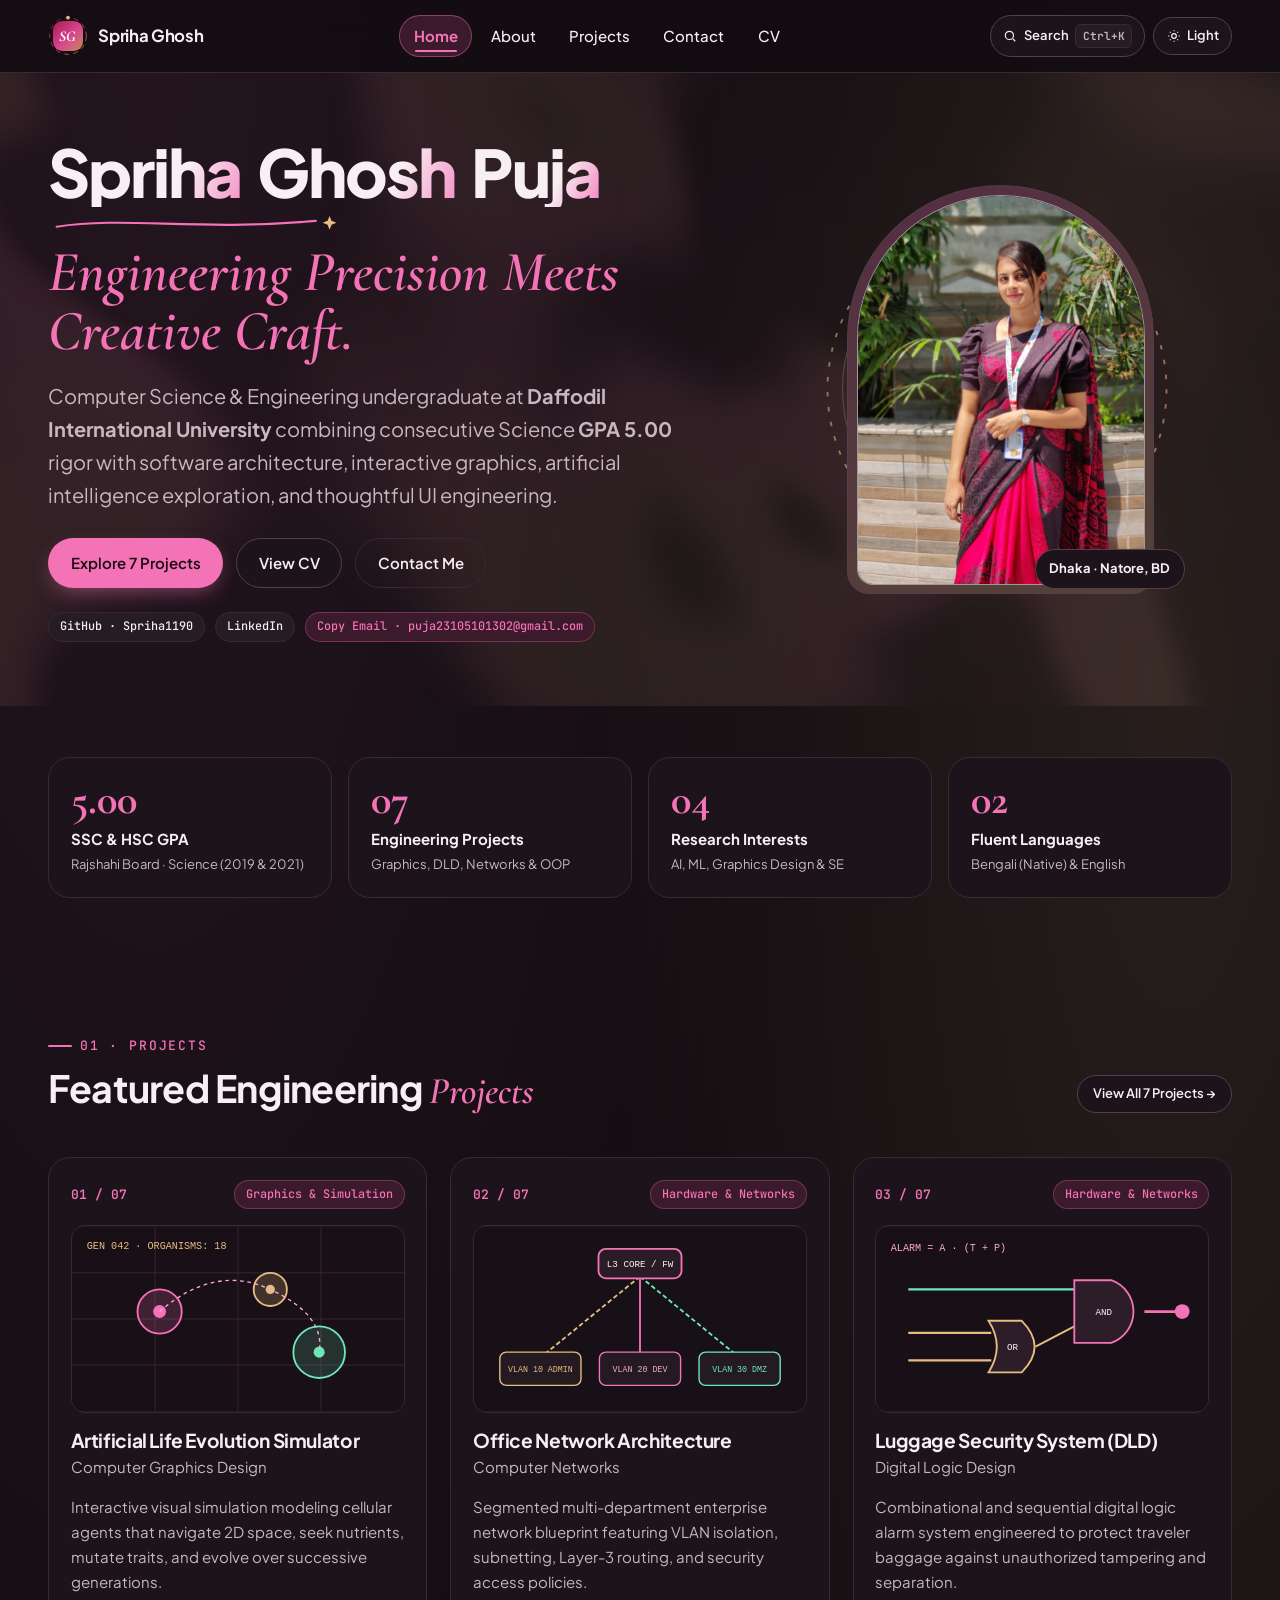
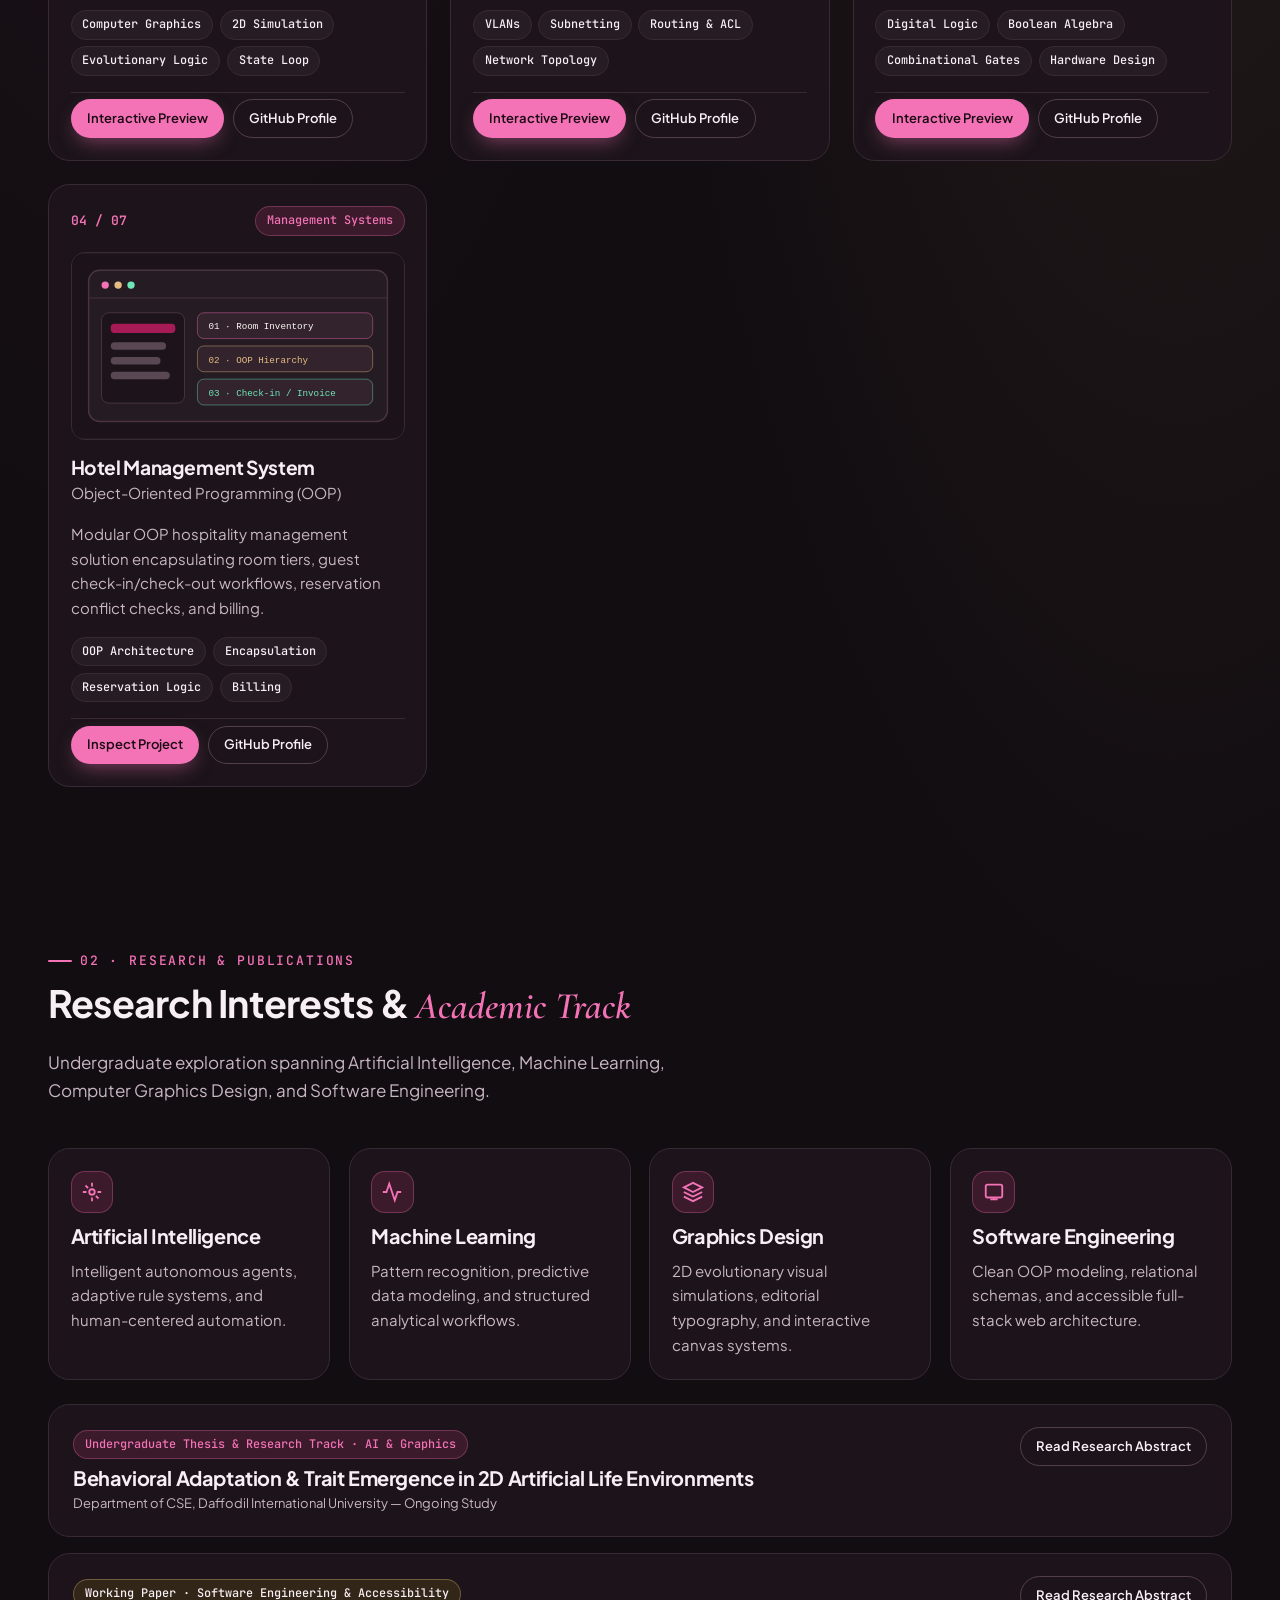
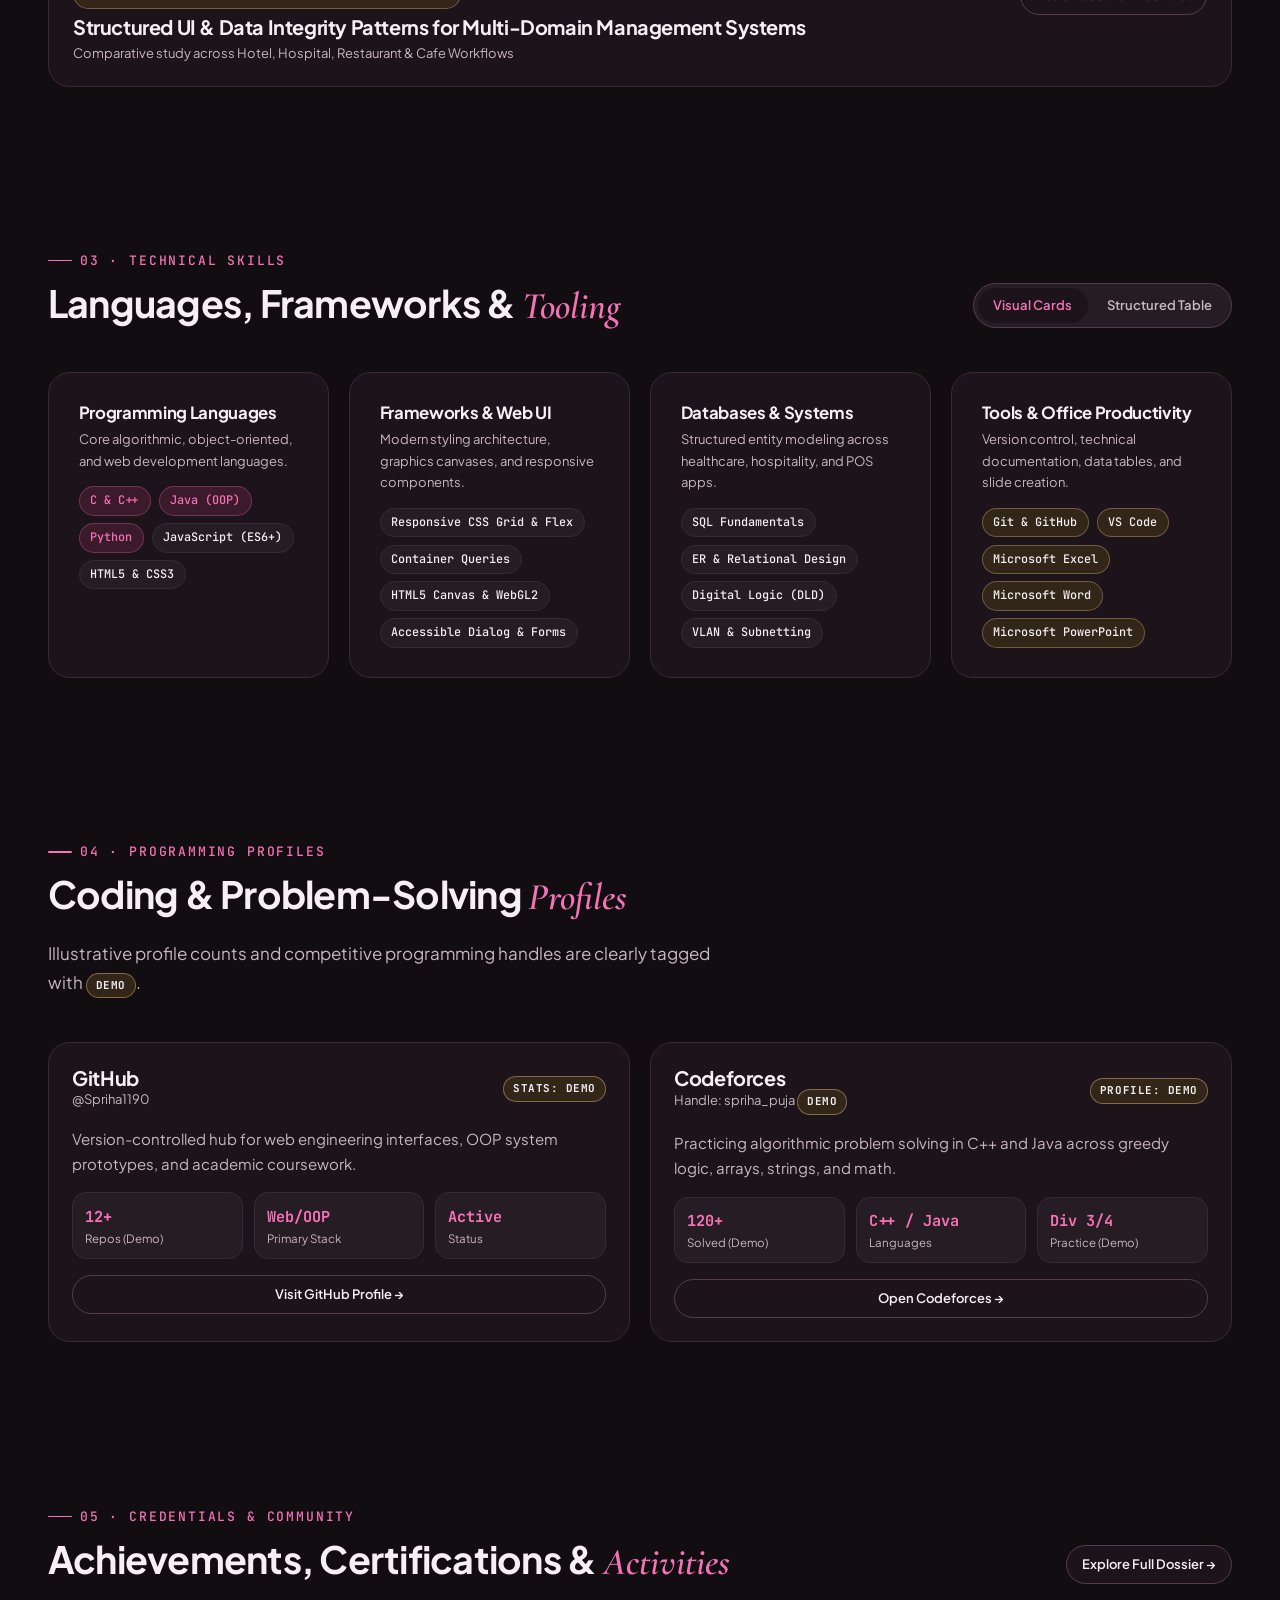
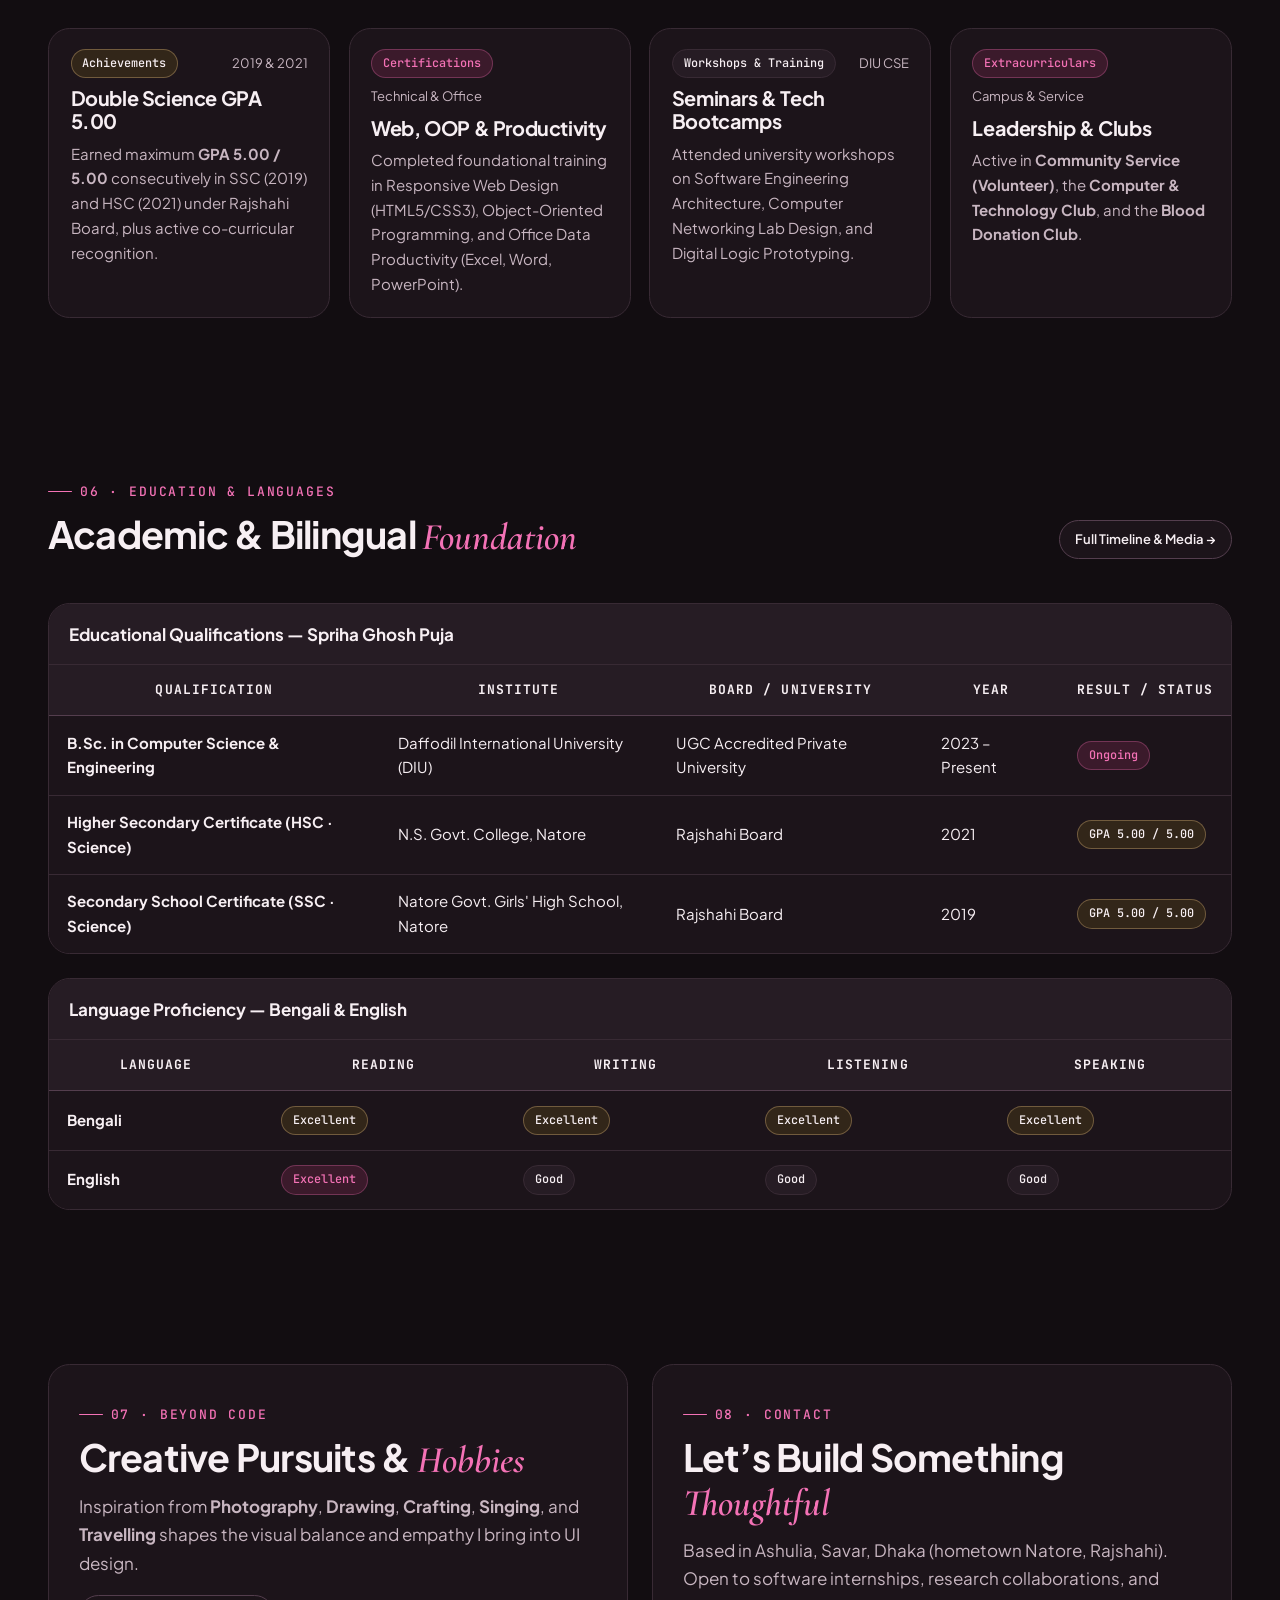
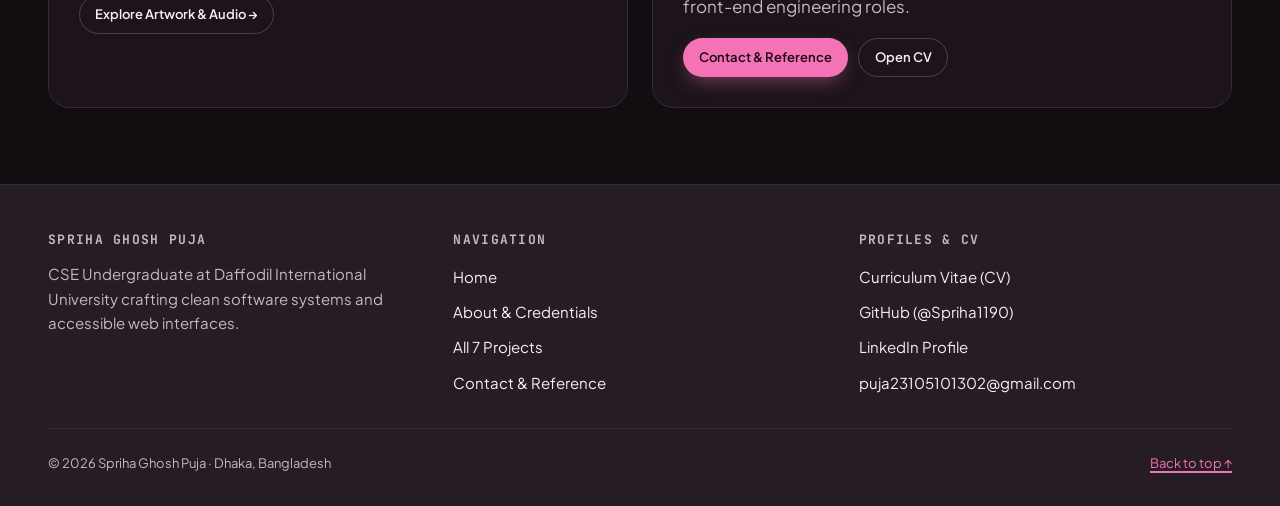
==== index.html @ f50a7ebb "Initial commit: Spriha Ghosh Puja portfolio website and CV" ====
<!DOCTYPE html>
<html lang="en">
<head>
  <meta charset="UTF-8">
  <meta name="viewport" content="width=device-width, initial-scale=1.0">
  <meta name="color-scheme" content="dark">
  <script>
    try {
      document.querySelector('meta[name="color-scheme"]').content = localStorage.getItem('spriha-theme') === 'light' ? 'light' : 'dark';
    } catch {}
  </script>
  <title>Spriha Ghosh Puja — CSE Portfolio &amp; Software Builder</title>
  <meta name="description" content="Personal portfolio of Spriha Ghosh Puja, B.Sc. in Computer Science &amp; Engineering undergraduate at Daffodil International University. Projects, research interests, technical skills, programming profiles, and CV.">
  <meta property="og:title" content="Spriha Ghosh Puja — CSE Portfolio">
  <meta property="og:description" content="Explore engineering projects, AI/ML &amp; software research interests, technical skills, certifications, and CV.">
  <meta property="og:type" content="website">
  <link rel="icon" type="image/svg+xml" href="assets/images/favicon.svg">
  <link rel="preconnect" href="https://fonts.googleapis.com">
  <link rel="preconnect" href="https://fonts.gstatic.com" crossorigin>
  <link rel="stylesheet" href="https://fonts.googleapis.com/css2?family=Cormorant+Garamond:ital,wght@0,600;0,700;1,600;1,700&family=JetBrains+Mono:wght@400;500;600;700&family=Plus+Jakarta+Sans:wght@400;500;600;700;800&display=swap">
  <link rel="stylesheet" href="css/tokens.css">
  <link rel="stylesheet" href="css/base.css">
  <link rel="stylesheet" href="css/components.css">
  <link rel="stylesheet" href="css/pages.css">
  <link rel="stylesheet" href="css/animations.css">
</head>
<body>
  <a class="skip-link" href="#main-content">Skip to main content</a>
  <div id="scroll-progress" aria-hidden="true"></div>

  <header class="site-header">
    <div class="container header-inner">
      <a class="site-logo magnetic-btn" href="index.html">
        <span class="site-logo-monogram" aria-hidden="true">
          <svg class="sg-emblem-svg" viewBox="0 0 48 48" width="40" height="40">
            <defs>
              <linearGradient id="hdrLogoGrad" x1="0" y1="0" x2="1" y2="1">
                <stop offset="0%" stop-color="#A61B55"/>
                <stop offset="55%" stop-color="#D9468F"/>
                <stop offset="100%" stop-color="#C28D50"/>
              </linearGradient>
            </defs>
            <g class="sg-orbit-ring">
              <circle cx="24" cy="24" r="22" fill="none" stroke="url(#hdrLogoGrad)" stroke-width="1.2" stroke-dasharray="6 5" opacity="0.75"/>
            </g>
            <g class="sg-spark-dot">
              <circle cx="24" cy="2" r="2.2" fill="#E6BC82"/>
            </g>
            <rect x="6" y="6" width="36" height="36" rx="11" fill="url(#hdrLogoGrad)"/>
            <text x="24" y="30" text-anchor="middle" fill="#FFFFFF" font-family="'Cormorant Garamond', Georgia, serif" font-style="italic" font-weight="700" font-size="18">SG</text>
          </svg>
        </span>
        <span class="site-logo-text">
          <span class="site-logo-name">Spriha Ghosh</span>
        </span>
      </a>

      <nav class="site-nav" aria-label="Primary">
        <button
          class="menu-button"
          type="button"
          popovertarget="site-menu"
          popovertargetaction="toggle"
          aria-controls="site-menu"
        >
          <svg width="18" height="18" viewBox="0 0 24 24" fill="none" stroke="currentColor" stroke-width="2" stroke-linecap="round" aria-hidden="true">
            <line x1="4" y1="7" x2="20" y2="7"/>
            <line x1="4" y1="12" x2="20" y2="12"/>
            <line x1="4" y1="17" x2="20" y2="17"/>
          </svg>
          <span>Menu</span>
        </button>

        <ul id="site-menu" class="site-menu" popover="auto">
          <li><a href="index.html" aria-current="page">Home</a></li>
          <li><a href="about.html">About</a></li>
          <li><a href="projects.html">Projects</a></li>
          <li><a href="contact.html">Contact</a></li>
          <li><a href="cv.html">CV</a></li>
        </ul>
      </nav>

      <div class="header-actions">
        <button type="button" class="icon-pill-btn" data-open-cmd aria-label="Open command palette">
          <svg width="14" height="14" viewBox="0 0 24 24" fill="none" stroke="currentColor" stroke-width="2" aria-hidden="true">
            <circle cx="11" cy="11" r="7"/>
            <line x1="21" y1="21" x2="16.65" y2="16.65"/>
          </svg>
          <span>Search</span>
          <kbd class="kbd-badge">Ctrl+K</kbd>
        </button>

        <button type="button" class="icon-pill-btn" data-theme-toggle aria-label="Toggle color theme">
          <span class="theme-option-to-dark">
            <svg width="14" height="14" viewBox="0 0 24 24" fill="none" stroke="currentColor" stroke-width="2" aria-hidden="true">
              <path d="M21 12.79A9 9 0 1 1 11.21 3 7 7 0 0 0 21 12.79z"/>
            </svg>
            <span class="visually-hidden">Switch to dark theme</span>
            <span>Dark</span>
          </span>
          <span class="theme-option-to-light">
            <svg width="14" height="14" viewBox="0 0 24 24" fill="none" stroke="currentColor" stroke-width="2" aria-hidden="true">
              <circle cx="12" cy="12" r="4"/>
              <path d="M12 2v2M12 20v2M4.93 4.93l1.41 1.41M17.66 17.66l1.41 1.41M2 12h2M20 12h2M6.34 17.66l-1.41 1.41M19.07 4.93l-1.41 1.41"/>
            </svg>
            <span class="visually-hidden">Switch to light theme</span>
            <span>Light</span>
          </span>
        </button>
      </div>
    </div>
  </header>

  <main id="main-content">
    <!-- Hero Section with Interactive WebGL2 Fluid Shader -->
    <section class="hero-section">
      <canvas id="hero-canvas" class="hero-canvas" aria-hidden="true"></canvas>
      <div class="container hero-grid">
        <div>
          <h1 class="hero-title">
            <span class="hero-name-line">
              <span class="hero-name-word">Spriha</span>
              <span class="hero-name-word">Ghosh</span>
              <span class="hero-name-word">Puja</span>
            </span>
            <svg class="signature-flourish-wrap" viewBox="0 0 300 22" width="300" height="22" aria-hidden="true">
              <path
                class="signature-flourish-path"
                d="M4,15 C74,4 148,20 268,9"
                fill="none"
                stroke="currentColor"
                stroke-width="2.2"
                stroke-linecap="round"
              />
              <path
                class="signature-star"
                d="M282,4 L284,9 L289,11 L284,13 L282,18 L280,13 L275,11 L280,9 Z"
                fill="var(--gold)"
              />
            </svg>
            <span class="editorial-italic">Engineering Precision Meets Creative Craft.</span>
          </h1>

          <p class="hero-lead">
            Computer Science &amp; Engineering undergraduate at <strong>Daffodil International University</strong>
            combining consecutive Science <strong>GPA 5.00</strong> rigor with software architecture, interactive graphics,
            artificial intelligence exploration, and thoughtful UI engineering.
          </p>

          <div class="hero-cta-row">
            <a class="btn btn-primary magnetic-btn" href="projects.html">Explore 7 Projects</a>
            <a class="btn btn-secondary magnetic-btn" href="cv.html">View CV</a>
            <a class="btn btn-ghost" href="contact.html">Contact Me</a>
          </div>

          <div class="hero-social-row">
            <a class="tag" href="https://github.com/Spriha1190" target="_blank" rel="noopener noreferrer">GitHub · Spriha1190</a>
            <a class="tag" href="https://www.linkedin.com/in/spriha-ghosh-puja-1907b3451" target="_blank" rel="noopener noreferrer">LinkedIn</a>
            <button type="button" class="tag tag-accent" data-copy-text="puja23105101302@gmail.com" data-copy-label="email" style="cursor:pointer;">
              Copy Email · puja23105101302@gmail.com
            </button>
          </div>
        </div>

        <!-- Levitating Sculpted Editorial Arch Portrait -->
        <div class="portrait-stage">
          <svg class="portrait-ring-svg" viewBox="0 0 240 240" aria-hidden="true">
            <circle cx="120" cy="120" r="113" fill="none" stroke="currentColor" stroke-width="1.25" stroke-dasharray="3 7"/>
            <circle cx="120" cy="120" r="103" fill="none" stroke="currentColor" stroke-width="0.75" stroke-opacity="0.45"/>
          </svg>
          <svg class="portrait-ring-inner" viewBox="0 0 240 240" aria-hidden="true">
            <circle cx="120" cy="120" r="96" fill="none" stroke="currentColor" stroke-width="1" stroke-dasharray="10 6"/>
          </svg>
          <div class="portrait-arch">
            <div class="portrait-arch-inner">
              <img
                src="assets/images/spriha-portrait.png"
                alt="Portrait of Spriha Ghosh Puja wearing a plum and rani-rose saree on university campus"
                width="768"
                height="1024"
                fetchpriority="high"
              >
            </div>
          </div>
          <div class="portrait-badge portrait-badge-bottom">
            <span>Dhaka · Natore, BD</span>
          </div>
        </div>
      </div>
    </section>

    <!-- Metrics Strip -->
    <section class="section-tight" aria-label="Key academic and engineering highlights">
      <div class="container metrics-strip">
        <div class="metric-card spotlight-card">
          <div class="metric-value">5.00</div>
          <div class="metric-label">SSC &amp; HSC GPA</div>
          <p class="metric-note">Rajshahi Board · Science (2019 &amp; 2021)</p>
        </div>
        <div class="metric-card spotlight-card">
          <div class="metric-value">07</div>
          <div class="metric-label">Engineering Projects</div>
          <p class="metric-note">Graphics, DLD, Networks &amp; OOP</p>
        </div>
        <div class="metric-card spotlight-card">
          <div class="metric-value">04</div>
          <div class="metric-label">Research Interests</div>
          <p class="metric-note">AI, ML, Graphics Design &amp; SE</p>
        </div>
        <div class="metric-card spotlight-card">
          <div class="metric-value">02</div>
          <div class="metric-label">Fluent Languages</div>
          <p class="metric-note">Bengali (Native) &amp; English</p>
        </div>
      </div>
    </section>

    <!-- 01 · Featured Projects -->
    <section class="section" id="featured-work">
      <div class="container">
        <div class="section-head">
          <div>
            <p class="eyebrow">01 · Projects</p>
            <h2 class="section-title">Featured Engineering <span class="editorial-italic">Projects</span></h2>
          </div>
          <a class="btn btn-secondary btn-sm magnetic-btn" href="projects.html">View All 7 Projects &rarr;</a>
        </div>

        <div id="featured-projects-grid" class="projects-grid"></div>
      </div>
    </section>

    <!-- 02 · Research Interests & Publications -->
    <section class="section" id="research-section">
      <div class="container">
        <div class="section-head">
          <div>
            <p class="eyebrow">02 · Research &amp; Publications</p>
            <h2 class="section-title">Research Interests &amp; <span class="editorial-italic">Academic Track</span></h2>
          </div>
          <p class="section-subtitle">
            Undergraduate exploration spanning Artificial Intelligence, Machine Learning, Computer Graphics Design, and Software Engineering.
          </p>
        </div>

        <div class="pillars-grid" style="margin-block-end:1.5rem;">
          <article class="pillar-card spotlight-card">
            <div class="pillar-icon" aria-hidden="true">
              <svg width="22" height="22" viewBox="0 0 24 24" fill="none" stroke="currentColor" stroke-width="2">
                <circle cx="12" cy="12" r="3"/><path d="M12 2v4M12 18v4M4.93 4.93l2.83 2.83M16.24 16.24l2.83 2.83M2 12h4M18 12h4"/>
              </svg>
            </div>
            <h3>Artificial Intelligence</h3>
            <p class="hint" style="font-size:var(--text-sm);">Intelligent autonomous agents, adaptive rule systems, and human-centered automation.</p>
          </article>

          <article class="pillar-card spotlight-card">
            <div class="pillar-icon" aria-hidden="true">
              <svg width="22" height="22" viewBox="0 0 24 24" fill="none" stroke="currentColor" stroke-width="2">
                <polyline points="22 12 18 12 15 21 9 3 6 12 2 12"/>
              </svg>
            </div>
            <h3>Machine Learning</h3>
            <p class="hint" style="font-size:var(--text-sm);">Pattern recognition, predictive data modeling, and structured analytical workflows.</p>
          </article>

          <article class="pillar-card spotlight-card">
            <div class="pillar-icon" aria-hidden="true">
              <svg width="22" height="22" viewBox="0 0 24 24" fill="none" stroke="currentColor" stroke-width="2">
                <polygon points="12 2 2 7 12 12 22 7 12 2"/><polyline points="2 17 12 22 22 17"/><polyline points="2 12 12 17 22 12"/>
              </svg>
            </div>
            <h3>Graphics Design</h3>
            <p class="hint" style="font-size:var(--text-sm);">2D evolutionary visual simulations, editorial typography, and interactive canvas systems.</p>
          </article>

          <article class="pillar-card spotlight-card">
            <div class="pillar-icon" aria-hidden="true">
              <svg width="22" height="22" viewBox="0 0 24 24" fill="none" stroke="currentColor" stroke-width="2">
                <rect x="3" y="4" width="18" height="14" rx="2"/><line x1="8" y1="20" x2="16" y2="20"/><line x1="12" y1="18" x2="12" y2="20"/>
              </svg>
            </div>
            <h3>Software Engineering</h3>
            <p class="hint" style="font-size:var(--text-sm);">Clean OOP modeling, relational schemas, and accessible full-stack web architecture.</p>
          </article>
        </div>

        <div class="research-list">
          <article class="research-card spotlight-card">
            <div class="research-head">
              <div>
                <span class="tag tag-accent" style="margin-block-end:0.45rem;">Undergraduate Thesis &amp; Research Track · AI &amp; Graphics</span>
                <h3>Behavioral Adaptation &amp; Trait Emergence in 2D Artificial Life Environments</h3>
                <p class="hint" style="margin-block-start:0.25rem;">Department of CSE, Daffodil International University — Ongoing Study</p>
              </div>
              <button type="button" class="btn btn-secondary btn-sm" data-abstract-toggle aria-expanded="false" aria-controls="abs-1">
                Read Research Abstract
              </button>
            </div>
            <div id="abs-1" class="research-abstract" hidden>
              Investigates how lightweight rule-based autonomous agents adapt under spatial nutrient scarcity and stochastic trait mutation in real-time 2D graphics pipelines, bridging foundational AI concepts with interactive browser rendering.
            </div>
          </article>

          <article class="research-card spotlight-card">
            <div class="research-head">
              <div>
                <span class="tag tag-gold" style="margin-block-end:0.45rem;">Working Paper · Software Engineering &amp; Accessibility</span>
                <h3>Structured UI &amp; Data Integrity Patterns for Multi-Domain Management Systems</h3>
                <p class="hint" style="margin-block-start:0.25rem;">Comparative study across Hotel, Hospital, Restaurant &amp; Cafe Workflows</p>
              </div>
              <button type="button" class="btn btn-secondary btn-sm" data-abstract-toggle aria-expanded="false" aria-controls="abs-2">
                Read Research Abstract
              </button>
            </div>
            <div id="abs-2" class="research-abstract" hidden>
              Evaluates how semantic HTML5 constraint validation, relational entity modeling, and clean role-driven interfaces minimize operational entry errors across academic and service management software.
            </div>
          </article>
        </div>
      </div>
    </section>

    <!-- 03 · Technical Skills Matrix -->
    <section class="section" id="skills-section">
      <div class="container">
        <div class="section-head">
          <div>
            <p class="eyebrow">03 · Technical Skills</p>
            <h2 class="section-title">Languages, Frameworks &amp; <span class="editorial-italic">Tooling</span></h2>
          </div>
          <div class="view-switcher" role="group" aria-label="Skills display format">
            <button type="button" class="view-switch-btn" data-skills-view="cards" aria-pressed="true">Visual Cards</button>
            <button type="button" class="view-switch-btn" data-skills-view="table" aria-pressed="false">Structured Table</button>
          </div>
        </div>

        <div id="skills-cards-panel" class="skills-grid">
          <article class="card skill-group-card spotlight-card">
            <h3>Programming Languages</h3>
            <p>Core algorithmic, object-oriented, and web development languages.</p>
            <ul class="skill-list">
              <li class="tag tag-accent">C &amp; C++</li>
              <li class="tag tag-accent">Java (OOP)</li>
              <li class="tag tag-accent">Python</li>
              <li class="tag">JavaScript (ES6+)</li>
              <li class="tag">HTML5 &amp; CSS3</li>
            </ul>
          </article>

          <article class="card skill-group-card spotlight-card">
            <h3>Frameworks &amp; Web UI</h3>
            <p>Modern styling architecture, graphics canvases, and responsive components.</p>
            <ul class="skill-list">
              <li class="tag">Responsive CSS Grid &amp; Flex</li>
              <li class="tag">Container Queries</li>
              <li class="tag">HTML5 Canvas &amp; WebGL2</li>
              <li class="tag">Accessible Dialog &amp; Forms</li>
            </ul>
          </article>

          <article class="card skill-group-card spotlight-card">
            <h3>Databases &amp; Systems</h3>
            <p>Structured entity modeling across healthcare, hospitality, and POS apps.</p>
            <ul class="skill-list">
              <li class="tag">SQL Fundamentals</li>
              <li class="tag">ER &amp; Relational Design</li>
              <li class="tag">Digital Logic (DLD)</li>
              <li class="tag">VLAN &amp; Subnetting</li>
            </ul>
          </article>

          <article class="card skill-group-card spotlight-card">
            <h3>Tools &amp; Office Productivity</h3>
            <p>Version control, technical documentation, data tables, and slide creation.</p>
            <ul class="skill-list">
              <li class="tag tag-gold">Git &amp; GitHub</li>
              <li class="tag tag-gold">VS Code</li>
              <li class="tag tag-gold">Microsoft Excel</li>
              <li class="tag tag-gold">Microsoft Word</li>
              <li class="tag tag-gold">Microsoft PowerPoint</li>
            </ul>
          </article>
        </div>

        <div id="skills-table-panel" class="hidden-panel" hidden>
          <div tabindex="0" role="region" aria-labelledby="skills-table-caption" class="table-wrapper">
            <table class="data-table table-skills">
              <caption id="skills-table-caption">Technical Skills, Databases &amp; Development Tools</caption>
              <thead>
                <tr>
                  <th>Skill Domain</th>
                  <th>Category</th>
                  <th>Core Technologies</th>
                  <th>Applied Context</th>
                </tr>
              </thead>
              <tbody>
                <tr>
                  <th scope="row">Programming Languages</th>
                  <td>Languages</td>
                  <td>C, C++, Java, Python, HTML5, CSS3, JavaScript</td>
                  <td>OOP Software, Graphics &amp; Web Projects</td>
                </tr>
                <tr>
                  <th scope="row">Databases &amp; Modeling</th>
                  <td>Data</td>
                  <td>SQL, Relational Schemas, Entity Validation</td>
                  <td>Hospital, Hotel, Restaurant &amp; Cafe Systems</td>
                </tr>
                <tr>
                  <th scope="row">Tools &amp; Productivity</th>
                  <td>Dev &amp; Office</td>
                  <td>Git, GitHub, VS Code, MS Excel, Word &amp; PowerPoint</td>
                  <td>Version Control, Reports &amp; Presentations</td>
                </tr>
                <tr>
                  <th scope="row">Hardware &amp; Networks</th>
                  <td>Systems</td>
                  <td>Boolean Logic Gates, VLANs, Subnetting &amp; ACLs</td>
                  <td>Luggage Security (DLD) &amp; Office Network</td>
                </tr>
              </tbody>
            </table>
          </div>
        </div>
      </div>
    </section>

    <!-- 04 · Programming Profiles (GitHub & Codeforces) -->
    <section class="section" id="profiles-section">
      <div class="container">
        <div class="section-head">
          <div>
            <p class="eyebrow">04 · Programming Profiles</p>
            <h2 class="section-title">Coding &amp; Problem-Solving <span class="editorial-italic">Profiles</span></h2>
          </div>
          <p class="section-subtitle">
            Illustrative profile counts and competitive programming handles are clearly tagged with <span class="demo-badge">Demo</span>.
          </p>
        </div>

        <div class="profiles-grid">
          <article class="profile-card spotlight-card tilt-card">
            <div class="profile-head">
              <div>
                <h3>GitHub</h3>
                <p class="hint">@Spriha1190</p>
              </div>
              <span class="demo-badge">Stats: Demo</span>
            </div>
            <p style="color:var(--muted);font-size:var(--text-sm);">
              Version-controlled hub for web engineering interfaces, OOP system prototypes, and academic coursework.
            </p>
            <div class="profile-stats">
              <div class="profile-stat-box">
                <div class="profile-stat-val">12+</div>
                <div class="profile-stat-key">Repos (Demo)</div>
              </div>
              <div class="profile-stat-box">
                <div class="profile-stat-val">Web/OOP</div>
                <div class="profile-stat-key">Primary Stack</div>
              </div>
              <div class="profile-stat-box">
                <div class="profile-stat-val">Active</div>
                <div class="profile-stat-key">Status</div>
              </div>
            </div>
            <a class="btn btn-secondary btn-sm magnetic-btn" href="https://github.com/Spriha1190" target="_blank" rel="noopener noreferrer">
              Visit GitHub Profile &rarr;
            </a>
          </article>

          <article class="profile-card spotlight-card tilt-card">
            <div class="profile-head">
              <div>
                <h3>Codeforces</h3>
                <p class="hint">Handle: spriha_puja <span class="demo-badge">Demo</span></p>
              </div>
              <span class="demo-badge">Profile: Demo</span>
            </div>
            <p style="color:var(--muted);font-size:var(--text-sm);">
              Practicing algorithmic problem solving in C++ and Java across greedy logic, arrays, strings, and math.
            </p>
            <div class="profile-stats">
              <div class="profile-stat-box">
                <div class="profile-stat-val">120+</div>
                <div class="profile-stat-key">Solved (Demo)</div>
              </div>
              <div class="profile-stat-box">
                <div class="profile-stat-val">C++ / Java</div>
                <div class="profile-stat-key">Languages</div>
              </div>
              <div class="profile-stat-box">
                <div class="profile-stat-val">Div 3/4</div>
                <div class="profile-stat-key">Practice (Demo)</div>
              </div>
            </div>
            <a class="btn btn-secondary btn-sm magnetic-btn" href="https://codeforces.com/" target="_blank" rel="noopener noreferrer">
              Open Codeforces &rarr;
            </a>
          </article>
        </div>
      </div>
    </section>

    <!-- 05 · Certifications, Achievements, Extracurriculars & Workshops -->
    <section class="section" id="credentials-section">
      <div class="container">
        <div class="section-head">
          <div>
            <p class="eyebrow">05 · Credentials &amp; Community</p>
            <h2 class="section-title">Achievements, Certifications &amp; <span class="editorial-italic">Activities</span></h2>
          </div>
          <a class="btn btn-secondary btn-sm magnetic-btn" href="about.html">Explore Full Dossier &rarr;</a>
        </div>

        <div class="credential-grid">
          <article class="credential-card spotlight-card">
            <div class="credential-meta">
              <span class="tag tag-gold">Achievements</span>
              <span class="hint">2019 &amp; 2021</span>
            </div>
            <h3>Double Science GPA 5.00</h3>
            <p style="color:var(--muted);font-size:var(--text-sm);">
              Earned maximum <strong>GPA 5.00 / 5.00</strong> consecutively in SSC (2019) and HSC (2021) under Rajshahi Board, plus active co-curricular recognition.
            </p>
          </article>

          <article class="credential-card spotlight-card">
            <div class="credential-meta">
              <span class="tag tag-accent">Certifications</span>
              <span class="hint">Technical &amp; Office</span>
            </div>
            <h3>Web, OOP &amp; Productivity</h3>
            <p style="color:var(--muted);font-size:var(--text-sm);">
              Completed foundational training in Responsive Web Design (HTML5/CSS3), Object-Oriented Programming, and Office Data Productivity (Excel, Word, PowerPoint).
            </p>
          </article>

          <article class="credential-card spotlight-card">
            <div class="credential-meta">
              <span class="tag">Workshops &amp; Training</span>
              <span class="hint">DIU CSE</span>
            </div>
            <h3>Seminars &amp; Tech Bootcamps</h3>
            <p style="color:var(--muted);font-size:var(--text-sm);">
              Attended university workshops on Software Engineering Architecture, Computer Networking Lab Design, and Digital Logic Prototyping.
            </p>
          </article>

          <article class="credential-card spotlight-card">
            <div class="credential-meta">
              <span class="tag tag-accent">Extracurriculars</span>
              <span class="hint">Campus &amp; Service</span>
            </div>
            <h3>Leadership &amp; Clubs</h3>
            <p style="color:var(--muted);font-size:var(--text-sm);">
              Active in <strong>Community Service (Volunteer)</strong>, the <strong>Computer &amp; Technology Club</strong>, and the <strong>Blood Donation Club</strong>.
            </p>
          </article>
        </div>
      </div>
    </section>

    <!-- 06 · Academic & Language Tables -->
    <section class="section" id="education-snapshot">
      <div class="container">
        <div class="section-head">
          <div>
            <p class="eyebrow">06 · Education &amp; Languages</p>
            <h2 class="section-title">Academic &amp; Bilingual <span class="editorial-italic">Foundation</span></h2>
          </div>
          <a class="btn btn-secondary btn-sm" href="about.html#education">Full Timeline &amp; Media &rarr;</a>
        </div>

        <div tabindex="0" role="region" aria-labelledby="home-edu-caption" class="table-wrapper" style="margin-block-end:1.5rem;">
          <table class="data-table table-education">
            <caption id="home-edu-caption">Educational Qualifications — Spriha Ghosh Puja</caption>
            <thead>
              <tr>
                <th>Qualification</th>
                <th>Institute</th>
                <th>Board / University</th>
                <th>Year</th>
                <th>Result / Status</th>
              </tr>
            </thead>
            <tbody>
              <tr>
                <th scope="row">B.Sc. in Computer Science &amp; Engineering</th>
                <td>Daffodil International University (DIU)</td>
                <td>UGC Accredited Private University</td>
                <td>2023 – Present</td>
                <td><span class="tag tag-accent">Ongoing</span></td>
              </tr>
              <tr>
                <th scope="row">Higher Secondary Certificate (HSC · Science)</th>
                <td>N.S. Govt. College, Natore</td>
                <td>Rajshahi Board</td>
                <td>2021</td>
                <td><span class="tag tag-gold">GPA 5.00 / 5.00</span></td>
              </tr>
              <tr>
                <th scope="row">Secondary School Certificate (SSC · Science)</th>
                <td>Natore Govt. Girls' High School, Natore</td>
                <td>Rajshahi Board</td>
                <td>2019</td>
                <td><span class="tag tag-gold">GPA 5.00 / 5.00</span></td>
              </tr>
            </tbody>
          </table>
        </div>

        <div tabindex="0" role="region" aria-labelledby="home-lang-caption" class="table-wrapper">
          <table class="data-table table-languages">
            <caption id="home-lang-caption">Language Proficiency — Bengali &amp; English</caption>
            <thead>
              <tr>
                <th>Language</th>
                <th>Reading</th>
                <th>Writing</th>
                <th>Listening</th>
                <th>Speaking</th>
              </tr>
            </thead>
            <tbody>
              <tr>
                <th scope="row">Bengali</th>
                <td><span class="tag tag-gold">Excellent</span></td>
                <td><span class="tag tag-gold">Excellent</span></td>
                <td><span class="tag tag-gold">Excellent</span></td>
                <td><span class="tag tag-gold">Excellent</span></td>
              </tr>
              <tr>
                <th scope="row">English</th>
                <td><span class="tag tag-accent">Excellent</span></td>
                <td><span class="tag">Good</span></td>
                <td><span class="tag">Good</span></td>
                <td><span class="tag">Good</span></td>
              </tr>
            </tbody>
          </table>
        </div>
      </div>
    </section>

    <!-- 07 · Creative Life & Direct Contact CTA -->
    <section class="section">
      <div class="container split-two">
        <article class="card spotlight-card">
          <p class="eyebrow">07 · Beyond Code</p>
          <h2 class="section-title" style="margin-block-end:0.65rem;">Creative Pursuits &amp; <span class="editorial-italic">Hobbies</span></h2>
          <p class="section-subtitle" style="margin-block-end:1.15rem;">
            Inspiration from <strong>Photography</strong>, <strong>Drawing</strong>, <strong>Crafting</strong>,
            <strong>Singing</strong>, and <strong>Travelling</strong> shapes the visual balance and empathy I bring into UI design.
          </p>
          <a class="btn btn-secondary btn-sm magnetic-btn" href="about.html#creative-media">Explore Artwork &amp; Audio &rarr;</a>
        </article>

        <article class="card spotlight-card">
          <p class="eyebrow">08 · Contact</p>
          <h2 class="section-title" style="margin-block-end:0.65rem;">Let’s Build Something <span class="editorial-italic">Thoughtful</span></h2>
          <p class="section-subtitle" style="margin-block-end:1.15rem;">
            Based in Ashulia, Savar, Dhaka (hometown Natore, Rajshahi). Open to software internships, research collaborations, and front-end engineering roles.
          </p>
          <div style="display:flex;flex-wrap:wrap;gap:0.65rem;">
            <a class="btn btn-primary btn-sm magnetic-btn" href="contact.html">Contact &amp; Reference</a>
            <a class="btn btn-secondary btn-sm magnetic-btn" href="cv.html">Open CV</a>
          </div>
        </article>
      </div>
    </section>
  </main>

  <footer class="site-footer">
    <div class="container">
      <div class="footer-grid">
        <div>
          <h2 class="footer-heading">Spriha Ghosh Puja</h2>
          <p class="section-subtitle" style="font-size:var(--text-sm);">
            CSE Undergraduate at Daffodil International University crafting clean software systems and accessible web interfaces.
          </p>
        </div>
        <div>
          <h2 class="footer-heading">Navigation</h2>
          <ul class="footer-links">
            <li><a href="index.html">Home</a></li>
            <li><a href="about.html">About &amp; Credentials</a></li>
            <li><a href="projects.html">All 7 Projects</a></li>
            <li><a href="contact.html">Contact &amp; Reference</a></li>
          </ul>
        </div>
        <div>
          <h2 class="footer-heading">Profiles &amp; CV</h2>
          <ul class="footer-links">
            <li><a href="cv.html">Curriculum Vitae (CV)</a></li>
            <li><a href="https://github.com/Spriha1190" target="_blank" rel="noopener noreferrer">GitHub (@Spriha1190)</a></li>
            <li><a href="https://www.linkedin.com/in/spriha-ghosh-puja-1907b3451" target="_blank" rel="noopener noreferrer">LinkedIn Profile</a></li>
            <li><a href="mailto:puja23105101302@gmail.com">puja23105101302@gmail.com</a></li>
          </ul>
        </div>
      </div>

      <div class="footer-bottom">
        <span>&copy; 2026 Spriha Ghosh Puja · Dhaka, Bangladesh</span>
        <a href="#main-content">Back to top &uarr;</a>
      </div>
    </div>
  </footer>

  <!-- Project Case Study & Interactive Preview Dialog -->
  <dialog id="project-dialog" class="app-dialog" closedby="any" aria-labelledby="pd-title">
    <div class="dialog-head">
      <div>
        <p id="pd-kicker" class="eyebrow" style="margin-block-end:0.2rem;">Project Case Study</p>
        <h2 id="pd-title" style="font-size:var(--text-xl);">Project Title</h2>
      </div>
      <form method="dialog">
        <button type="submit" class="dialog-close-btn" aria-label="Close project dialog">&times;</button>
      </form>
    </div>
    <div class="dialog-body">
      <p id="pd-summary" style="margin-block-end:1rem;"></p>
      <div class="card" style="padding:1rem 1.15rem;margin-block-end:1rem;">
        <h3 style="font-size:var(--text-sm);margin-block-end:0.35rem;">System Architecture &amp; Design</h3>
        <p id="pd-arch" class="hint" style="font-size:var(--text-sm);"></p>
      </div>
      <h3 style="font-size:var(--text-sm);margin-block-end:0.45rem;">Key Engineering Highlights</h3>
      <ul id="pd-highlights" style="padding-inline-start:1.2rem;margin-block-end:1rem;color:var(--muted);font-size:var(--text-sm);"></ul>
      <div id="pd-tags" class="project-tags"></div>
      <div id="pd-demo-mount"></div>
    </div>
  </dialog>

  <!-- Command Palette Dialog (Ctrl+K) -->
  <dialog id="cmd-dialog" class="app-dialog cmd-dialog" closedby="any" aria-label="Quick navigation and actions">
    <div class="cmd-search-wrap">
      <svg width="16" height="16" viewBox="0 0 24 24" fill="none" stroke="currentColor" stroke-width="2" aria-hidden="true">
        <circle cx="11" cy="11" r="7"/>
        <line x1="21" y1="21" x2="16.65" y2="16.65"/>
      </svg>
      <input id="cmd-input" class="cmd-input" type="search" placeholder="Jump to page, CV, research, or toggle theme..." aria-label="Search commands">
      <form method="dialog">
        <button type="submit" class="btn btn-secondary btn-sm">Esc</button>
      </form>
    </div>
    <ul id="cmd-list" class="cmd-list" role="listbox" aria-label="Available commands"></ul>
  </dialog>

  <script src="js/data.js"></script>
  <script src="js/theme.js"></script>
  <script src="js/nav.js"></script>
  <script src="js/main.js"></script>
  <script src="js/fluid-hero.js"></script>
  <script src="js/motion.js"></script>
  <script src="js/projects.js"></script>
</body>
</html>
---- css/tokens.css ----
/* ==========================================================================
   Design Tokens — Atelier Ivory & Rani Rose / Midnight Velvet & Rose Gold
   Art-directed around Spriha Ghosh Puja's portrait photography.
   ========================================================================== */

:root {
  /* Default to Midnight Velvet dark theme; toggle switches to light via meta tag */
  color-scheme: dark;

  /* Raw Palette Tokens — Light Mode (Editorial Daylight) */
  --bg-light: #FAF7F4;
  --surface-light: #FFFFFF;
  --surface-tint-light: #F4EBEE;
  --surface-elevated-light: #FCF9FA;
  --ink-light: #1E141B;
  --muted-light: #594853;
  --border-light: #E6D8DE;
  --border-strong-light: #CEB7C2;
  --accent-light: #A61B55;
  --accent-hover-light: #881344;
  --accent-soft-light: #FCE7F0;
  --accent-ink-light: #FFFFFF;
  --gold-light: #B38147;
  --gold-soft-light: #F9EFE1;
  --sage-light: #355E4B;
  --sage-soft-light: #E7F3EC;
  --error-light: #B91C1C;
  --error-soft-light: #FEF2F2;
  --shadow-light: 0 10px 30px -12px rgba(30, 20, 27, 0.10), 0 2px 8px -2px rgba(30, 20, 27, 0.05);
  --shadow-lg-light: 0 24px 56px -16px rgba(30, 20, 27, 0.16);
  --header-bg-light: rgba(250, 247, 244, 0.86);

  /* Raw Palette Tokens — Dark Mode (Midnight Velvet) */
  --bg-dark: #120D11;
  --surface-dark: #1C141A;
  --surface-tint-dark: #261C24;
  --surface-elevated-dark: #2E222B;
  --ink-dark: #F7EFF3;
  --muted-dark: #C8B6C1;
  --border-dark: #382A34;
  --border-strong-dark: #543E4E;
  --accent-dark: #F472B6;
  --accent-hover-dark: #F9A8D4;
  --accent-soft-dark: #3B1A2B;
  --accent-ink-dark: #1B0913;
  --gold-dark: #E6BC82;
  --gold-soft-dark: #322619;
  --sage-dark: #6EE7B7;
  --sage-soft-dark: #163026;
  --error-dark: #FCA5A5;
  --error-soft-dark: #3F161B;
  --shadow-dark: 0 12px 34px -10px rgba(0, 0, 0, 0.55), 0 2px 10px -2px rgba(0, 0, 0, 0.40);
  --shadow-lg-dark: 0 28px 64px -12px rgba(0, 0, 0, 0.72);
  --header-bg-dark: rgba(18, 13, 17, 0.84);

  /* Default Tokens (Dark fallback matching default dark color-scheme) */
  --bg: var(--bg-dark);
  --surface: var(--surface-dark);
  --surface-tint: var(--surface-tint-dark);
  --surface-elevated: var(--surface-elevated-dark);
  --ink: var(--ink-dark);
  --muted: var(--muted-dark);
  --border: var(--border-dark);
  --border-strong: var(--border-strong-dark);
  --accent: var(--accent-dark);
  --accent-hover: var(--accent-hover-dark);
  --accent-soft: var(--accent-soft-dark);
  --accent-ink: var(--accent-ink-dark);
  --gold: var(--gold-dark);
  --gold-soft: var(--gold-soft-dark);
  --sage: var(--sage-dark);
  --sage-soft: var(--sage-soft-dark);
  --error: var(--error-dark);
  --error-soft: var(--error-soft-dark);
  --shadow: var(--shadow-dark);
  --shadow-lg: var(--shadow-lg-dark);
  --header-bg: var(--header-bg-dark);

  /* Typography Scale */
  --font-display: 'Cormorant Garamond', Georgia, 'Times New Roman', serif;
  --font-sans: 'Plus Jakarta Sans', system-ui, -apple-system, 'Segoe UI', sans-serif;
  --font-mono: 'JetBrains Mono', ui-monospace, SFMono-Regular, Consolas, monospace;

  --text-xs: clamp(0.75rem, 0.72rem + 0.15vw, 0.8125rem);
  --text-sm: clamp(0.875rem, 0.84rem + 0.18vw, 0.9375rem);
  --text-base: clamp(1rem, 0.96rem + 0.22vw, 1.0625rem);
  --text-lg: clamp(1.125rem, 1.05rem + 0.35vw, 1.25rem);
  --text-xl: clamp(1.35rem, 1.2rem + 0.7vw, 1.65rem);
  --text-2xl: clamp(1.75rem, 1.45rem + 1.4vw, 2.35rem);
  --text-3xl: clamp(2.25rem, 1.75rem + 2.4vw, 3.35rem);
  --text-hero: clamp(2.55rem, 1.95rem + 3.1vw, 4.1rem);

  /* Radii & Spacing */
  --radius-sm: 0.5rem;
  --radius-md: 0.875rem;
  --radius-lg: 1.35rem;
  --radius-xl: 2rem;
  --radius-pill: 999px;
  --container-max: 74rem;

  /* Native UI Adaptation */
  accent-color: var(--accent);
  scrollbar-color: var(--border-strong) transparent;
}

/* Reflect meta[name="color-scheme"] override back into CSS color-scheme property */
:root:has(> head > meta[name="color-scheme"][content="dark"]) {
  color-scheme: dark;
}

:root:has(> head > meta[name="color-scheme"][content="light"]) {
  color-scheme: light;
}

/* Fallback for browsers without light-dark(): explicit light override */
@supports not (color: light-dark(white, black)) {
  :root:has(> head > meta[name="color-scheme"][content="light"]) {
    --bg: var(--bg-light);
    --surface: var(--surface-light);
    --surface-tint: var(--surface-tint-light);
    --surface-elevated: var(--surface-elevated-light);
    --ink: var(--ink-light);
    --muted: var(--muted-light);
    --border: var(--border-light);
    --border-strong: var(--border-strong-light);
    --accent: var(--accent-light);
    --accent-hover: var(--accent-hover-light);
    --accent-soft: var(--accent-soft-light);
    --accent-ink: var(--accent-ink-light);
    --gold: var(--gold-light);
    --gold-soft: var(--gold-soft-light);
    --sage: var(--sage-light);
    --sage-soft: var(--sage-soft-light);
    --error: var(--error-light);
    --error-soft: var(--error-soft-light);
    --shadow: var(--shadow-light);
    --shadow-lg: var(--shadow-lg-light);
    --header-bg: var(--header-bg-light);
  }
}

/* Modern light-dark() enhancement */
@supports (color: light-dark(white, black)) {
  :root {
    --bg: light-dark(var(--bg-light), var(--bg-dark));
    --surface: light-dark(var(--surface-light), var(--surface-dark));
    --surface-tint: light-dark(var(--surface-tint-light), var(--surface-tint-dark));
    --surface-elevated: light-dark(var(--surface-elevated-light), var(--surface-elevated-dark));
    --ink: light-dark(var(--ink-light), var(--ink-dark));
    --muted: light-dark(var(--muted-light), var(--muted-dark));
    --border: light-dark(var(--border-light), var(--border-dark));
    --border-strong: light-dark(var(--border-strong-light), var(--border-strong-dark));
    --accent: light-dark(var(--accent-light), var(--accent-dark));
    --accent-hover: light-dark(var(--accent-hover-light), var(--accent-hover-dark));
    --accent-soft: light-dark(var(--accent-soft-light), var(--accent-soft-dark));
    --accent-ink: light-dark(var(--accent-ink-light), var(--accent-ink-dark));
    --gold: light-dark(var(--gold-light), var(--gold-dark));
    --gold-soft: light-dark(var(--gold-soft-light), var(--gold-soft-dark));
    --sage: light-dark(var(--sage-light), var(--sage-dark));
    --sage-soft: light-dark(var(--sage-soft-light), var(--sage-soft-dark));
    --error: light-dark(var(--error-light), var(--error-dark));
    --error-soft: light-dark(var(--error-soft-light), var(--error-soft-dark));
    --shadow: light-dark(var(--shadow-light), var(--shadow-dark));
    --shadow-lg: light-dark(var(--shadow-lg-light), var(--shadow-lg-dark));
    --header-bg: light-dark(var(--header-bg-light), var(--header-bg-dark));
  }
}

/* WebKit fallback for scrollbar-color */
@supports not (scrollbar-color: auto) {
  :root::-webkit-scrollbar {
    width: 10px;
    height: 10px;
  }
  :root::-webkit-scrollbar-thumb {
    background: var(--border-strong);
    border-radius: 999px;
  }
  :root::-webkit-scrollbar-track {
    background: transparent;
  }
}
---- css/base.css ----
/* ==========================================================================
   Base Reset, Fluid Typography, Accessibility & Scroll Progress Bar
   ========================================================================== */

*,
*::before,
*::after {
  box-sizing: border-box;
}

@media (prefers-reduced-motion: no-preference) {
  html {
    scroll-behavior: smooth;
  }
}

html {
  -webkit-text-size-adjust: 100%;
  overflow-x: clip;
}

body {
  margin: 0;
  min-block-size: 100dvh;
  display: flex;
  flex-direction: column;
  font-family: var(--font-sans);
  font-size: var(--text-base);
  line-height: 1.65;
  color: var(--ink);
  background-color: var(--bg);
  background-image:
    radial-gradient(ellipse 75% 45% at 12% 0%, color-mix(in srgb, var(--accent) 8%, transparent), transparent 70%),
    radial-gradient(ellipse 65% 40% at 92% 10%, color-mix(in srgb, var(--gold) 10%, transparent), transparent 70%);
  overflow-x: clip;
  -webkit-font-smoothing: antialiased;
}

main {
  flex: 1;
}

[hidden] {
  display: none !important;
}

img,
picture,
svg,
video,
canvas {
  display: block;
  max-inline-size: 100%;
}

img {
  height: auto;
}

button,
input,
select,
textarea {
  font: inherit;
  color: inherit;
}

h1, h2, h3, h4 {
  margin: 0;
  line-height: 1.15;
  letter-spacing: -0.02em;
  color: var(--ink);
}

p {
  margin: 0;
}

a {
  color: var(--accent);
  text-decoration-thickness: 1.5px;
  text-underline-offset: 0.2em;
}

a:hover {
  color: var(--accent-hover);
}

ul, ol {
  margin: 0;
  padding: 0;
}

/* High-contrast accessible focus ring */
:focus-visible {
  outline: 3px solid var(--accent);
  outline-offset: 3px;
  border-radius: 4px;
}

/* Skip link for keyboard & screen reader users */
.skip-link {
  position: fixed;
  inset-block-start: -100px;
  inset-inline-start: 1rem;
  z-index: 1200;
  padding: 0.75rem 1.25rem;
  border-radius: var(--radius-pill);
  background: var(--accent);
  color: var(--accent-ink);
  font-weight: 600;
  text-decoration: none;
  box-shadow: var(--shadow-lg);
  transition: inset-block-start 0.15s ease;
}

.skip-link:focus {
  inset-block-start: 1rem;
}

/* Visually hidden live regions and accessible labels */
.visually-hidden:where(:not(:focus-within, :active)) {
  position: absolute !important;
  clip-path: inset(50%) !important;
  overflow: hidden !important;
  width: 1px !important;
  height: 1px !important;
  margin: -1px !important;
  padding: 0 !important;
  border: 0 !important;
  white-space: nowrap !important;
}

/* Container & Layout Helpers */
.container {
  width: min(100% - 2rem, var(--container-max));
  margin-inline: auto;
}

.section {
  padding-block: clamp(3rem, 6vw, 5.5rem);
}

.section-tight {
  padding-block: clamp(2rem, 4vw, 3.5rem);
}

.section-head {
  display: flex;
  flex-wrap: wrap;
  align-items: flex-end;
  justify-content: space-between;
  gap: 1.25rem;
  margin-block-end: clamp(1.75rem, 3.5vw, 2.75rem);
}

.eyebrow {
  display: inline-flex;
  align-items: center;
  gap: 0.5rem;
  font-family: var(--font-mono);
  font-size: var(--text-xs);
  font-weight: 500;
  text-transform: uppercase;
  letter-spacing: 0.14em;
  color: var(--accent);
  margin-block-end: 0.6rem;
}

.eyebrow::before {
  content: "";
  inline-size: 1.5rem;
  block-size: 1.5px;
  background: currentColor;
  border-radius: 99px;
}

.section-title {
  font-size: var(--text-2xl);
  font-weight: 700;
}

.editorial-italic {
  font-family: var(--font-display);
  font-style: italic;
  font-weight: 600;
  letter-spacing: 0;
  color: var(--accent);
}

.section-subtitle {
  max-inline-size: 56ch;
  color: var(--muted);
  font-size: var(--text-base);
}

/* Scroll Progress Indicator (scroll-progress-indicator guide) */
#scroll-progress {
  position: fixed;
  inset-block-start: 0;
  inset-inline-start: 0;
  inline-size: 100%;
  block-size: 3px;
  z-index: 1000;
  pointer-events: none;
  background: linear-gradient(90deg, var(--accent), var(--gold), var(--accent));
  transform-origin: 0 50%;
  transform: scaleX(0);
}

@media (prefers-reduced-motion: reduce) {
  #scroll-progress {
    display: none;
  }
}

@media (prefers-reduced-motion: no-preference) {
  @supports (animation-timeline: scroll()) {
    @keyframes grow-progress {
      from { transform: scaleX(0); }
      to { transform: scaleX(1); }
    }

    #scroll-progress {
      animation: grow-progress auto linear;
      /* Declared AFTER animation shorthand so shorthand doesn't reset timeline */
      animation-timeline: scroll();
    }
  }
}

/* Text Selection */
::selection {
  background: color-mix(in srgb, var(--accent) 22%, transparent);
  color: var(--ink);
}
---- css/components.css ----
/* ==========================================================================
   Reusable UI Components: Navbar, Arch Portrait, Cards, Tables, Dialogs, Forms
   ========================================================================== */

/* ---------- 1. Responsive Site Header & Navigation (navbar guide) ---------- */
.site-header {
  position: sticky;
  inset-block-start: 0;
  z-index: 800;
  background: var(--header-bg);
  backdrop-filter: blur(16px);
  -webkit-backdrop-filter: blur(16px);
  border-block-end: 1px solid var(--border);
}

.site-header.is-measuring * {
  transition: none !important;
}

.header-inner {
  display: flex;
  align-items: center;
  justify-content: space-between;
  gap: 1rem;
  min-block-size: 4.5rem;
  padding-block: 0.65rem;
}

/* Keep row's natural width measurable by ResizeObserver */
.header-inner > * {
  flex-shrink: 0;
  white-space: nowrap;
}

.site-logo {
  display: inline-flex;
  align-items: center;
  gap: 0.65rem;
  text-decoration: none;
  color: var(--ink);
  font-weight: 700;
  font-size: 1.05rem;
}

.site-logo-monogram {
  display: grid;
  place-items: center;
  inline-size: 2.35rem;
  block-size: 2.35rem;
  border-radius: 0.7rem;
  background: linear-gradient(135deg, var(--accent), var(--gold));
  color: #FFFFFF;
  font-family: var(--font-display);
  font-style: italic;
  font-size: 1.2rem;
  font-weight: 700;
  letter-spacing: 0.02em;
  box-shadow: 0 4px 12px color-mix(in srgb, var(--accent) 30%, transparent);
}

.site-logo-text {
  display: inline-flex;
  flex-direction: column;
  line-height: 1.1;
}

.site-logo-name {
  font-weight: 700;
  letter-spacing: -0.02em;
}

.site-logo-role {
  font-family: var(--font-mono);
  font-size: 0.68rem;
  color: var(--muted);
  letter-spacing: 0.06em;
  text-transform: uppercase;
}

.site-nav {
  display: flex;
  align-items: center;
  gap: 0.5rem;
}

.header-actions {
  display: flex;
  align-items: center;
  gap: 0.5rem;
}

@media (max-width: 38rem) {
  .header-inner {
    gap: 0.4rem;
  }

  .site-logo {
    gap: 0.45rem;
    font-size: 0.95rem;
  }

  .site-logo-monogram {
    inline-size: 2.1rem;
    block-size: 2.1rem;
  }

  .site-logo-role {
    font-size: 0.6rem;
  }

  .menu-button {
    padding: 0.44rem 0.72rem;
    gap: 0.35rem;
    font-size: var(--text-xs);
  }

  .header-actions {
    gap: 0.35rem;
  }

  .icon-pill-btn {
    padding: 0.48rem;
  }

  .icon-pill-btn > span:not(.theme-option-to-dark):not(.theme-option-to-light),
  .icon-pill-btn .kbd-badge,
  .icon-pill-btn .theme-option-to-dark > span:not(.visually-hidden),
  .icon-pill-btn .theme-option-to-light > span:not(.visually-hidden) {
    display: none;
  }
}

.menu-button {
  anchor-name: --menu-button;
  display: inline-flex;
  align-items: center;
  gap: 0.45rem;
  padding: 0.52rem 0.9rem;
  border-radius: var(--radius-pill);
  border: 1px solid var(--border-strong);
  background: var(--surface);
  color: var(--ink);
  font-weight: 600;
  font-size: var(--text-sm);
  cursor: pointer;
}

.menu-button:hover {
  border-color: var(--accent);
  color: var(--accent);
}

/* Collapsed Native Popover Navigation */
.site-menu {
  position: fixed;
  inset: auto;
  /* Fallback offset before anchor() */
  inset-block-start: 4.75rem;
  inset-block-start: anchor(--menu-button bottom);
  inset-inline-end: 1rem;
  inline-size: min(82dvw, 21rem);
  max-inline-size: calc(100dvw - 2rem);
  block-size: fit-content;
  max-block-size: calc(100dvh - 6rem);
  margin: 0;
  margin-block-start: 0.5rem;
  padding: 0.75rem;
  overflow: auto;
  list-style: none;
  border-radius: var(--radius-lg);
  border: 1px solid var(--border-strong);
  background: var(--surface);
  color: var(--ink);
  box-shadow: var(--shadow-lg);
}

.site-menu::backdrop {
  background: rgba(18, 13, 17, 0.35);
}

/* Polyfill compatibility for [popover] */
[popover]:is(:popover-open, .\:popover-open) {
  display: block;
}

@supports not selector(:popover-open) {
  [popover]:not(.\:popover-open) {
    display: none;
  }
}

.site-menu li + li {
  margin-block-start: 0.25rem;
}

.site-menu a {
  display: flex;
  align-items: center;
  justify-content: space-between;
  gap: 0.5rem;
  padding: 0.65rem 0.95rem;
  border-radius: var(--radius-md);
  text-decoration: none;
  color: var(--ink);
  font-weight: 500;
  font-size: var(--text-sm);
  border: 1px solid transparent;
}

.site-menu a:hover {
  background: var(--surface-tint);
  color: var(--accent);
}

/* Accessible current page indicator: border + background + accent indicator (not color alone) */
.site-menu a[aria-current="page"] {
  background: var(--accent-soft);
  color: var(--accent);
  border-color: color-mix(in srgb, var(--accent) 45%, transparent);
  font-weight: 700;
  position: relative;
}

.site-menu a[aria-current="page"]::after {
  content: "";
  inline-size: 0.45rem;
  block-size: 0.45rem;
  border-radius: 50%;
  background: var(--accent);
}

/* Wide Inline Layout (activated when ResizeObserver confirms row fits) */
.site-header.is-wide .menu-button {
  display: none;
}

.site-header.is-wide .site-menu {
  position: static;
  display: flex;
  align-items: center;
  gap: 0.25rem;
  inline-size: auto;
  max-inline-size: none;
  block-size: auto;
  max-block-size: none;
  overflow: visible;
  margin: 0;
  padding: 0;
  border: 0;
  background: transparent;
  box-shadow: none;
}

.site-header.is-wide .site-menu::backdrop {
  display: none;
}

.site-header.is-wide .site-menu li + li {
  margin-block-start: 0;
}

.site-header.is-wide .site-menu a {
  padding: 0.45rem 0.85rem;
  border-radius: var(--radius-pill);
}

.site-header.is-wide .site-menu a[aria-current="page"]::after {
  position: absolute;
  inset-inline: 0.9rem;
  inset-block-end: 0.2rem;
  inline-size: auto;
  block-size: 2px;
  border-radius: 2px;
}

@media (forced-colors: active) {
  .site-menu a[aria-current="page"] {
    outline: 2px solid Highlight;
  }
}

/* Header Action Buttons (Theme Toggle & Command Palette) */
.icon-pill-btn {
  display: inline-flex;
  align-items: center;
  gap: 0.4rem;
  padding: 0.48rem 0.78rem;
  border-radius: var(--radius-pill);
  border: 1px solid var(--border-strong);
  background: var(--surface);
  color: var(--ink);
  font-size: var(--text-xs);
  font-weight: 600;
  cursor: pointer;
}

.icon-pill-btn:hover {
  border-color: var(--accent);
  color: var(--accent);
  background: var(--surface-tint);
}

.kbd-badge {
  font-family: var(--font-mono);
  font-size: 0.7rem;
  padding: 0.12rem 0.4rem;
  border-radius: 0.35rem;
  background: var(--surface-tint);
  border: 1px solid var(--border);
  color: var(--muted);
}

/* CSS-driven 2-state Theme Toggle Labels (Dark default -> switch to Light; Light -> switch to Dark) */
.theme-option-to-light {
  display: inline-flex;
  align-items: center;
  gap: 0.35rem;
}

.theme-option-to-dark {
  display: none;
  align-items: center;
  gap: 0.35rem;
}

:root:has(> head > meta[name="color-scheme"][content="light"]) .theme-option-to-light {
  display: none;
}

:root:has(> head > meta[name="color-scheme"][content="light"]) .theme-option-to-dark {
  display: inline-flex;
}

/* ---------- 2. Buttons & Chips ---------- */
.btn {
  display: inline-flex;
  align-items: center;
  justify-content: center;
  gap: 0.5rem;
  padding: 0.75rem 1.35rem;
  border-radius: var(--radius-pill);
  border: 1.5px solid transparent;
  font-weight: 600;
  font-size: var(--text-sm);
  text-decoration: none;
  cursor: pointer;
  transition: transform 0.18s ease, box-shadow 0.18s ease;
}

.btn:active {
  transform: translateY(1px);
}

.btn-primary {
  background: var(--accent);
  color: var(--accent-ink);
  box-shadow: 0 8px 20px -6px color-mix(in srgb, var(--accent) 50%, transparent);
}

.btn-primary:hover {
  background: var(--accent-hover);
  color: var(--accent-ink);
  transform: translateY(-1px);
}

.btn-secondary {
  background: var(--surface);
  color: var(--ink);
  border-color: var(--border-strong);
}

.btn-secondary:hover {
  border-color: var(--accent);
  color: var(--accent);
  background: var(--surface-tint);
}

.btn-ghost {
  background: transparent;
  color: var(--ink);
  border-color: var(--border);
}

.btn-ghost:hover {
  border-color: var(--accent);
  color: var(--accent);
  background: var(--accent-soft);
}

.btn-sm {
  padding: 0.48rem 0.95rem;
  font-size: var(--text-xs);
}

.tag {
  display: inline-flex;
  align-items: center;
  gap: 0.35rem;
  padding: 0.25rem 0.68rem;
  border-radius: var(--radius-pill);
  background: var(--surface-tint);
  border: 1px solid var(--border);
  color: var(--ink);
  font-family: var(--font-mono);
  font-size: 0.74rem;
  font-weight: 500;
  text-decoration: none;
}

a.tag:hover,
button.tag:hover {
  border-color: var(--accent);
  color: var(--accent);
}

.tag-accent {
  background: var(--accent-soft);
  border-color: color-mix(in srgb, var(--accent) 30%, transparent);
  color: var(--accent);
}

.tag-gold {
  background: var(--gold-soft);
  border-color: color-mix(in srgb, var(--gold) 35%, transparent);
  color: var(--ink);
}

/* ---------- 3. Editorial Arch Portrait Frame ---------- */
.portrait-stage {
  position: relative;
  display: grid;
  place-items: center;
  inline-size: min(100%, 22.5rem);
  margin-inline: auto;
  padding: 1.15rem;
}

.portrait-ring-svg {
  position: absolute;
  inset: -0.25rem;
  inline-size: calc(100% + 0.5rem);
  block-size: calc(100% + 0.5rem);
  color: var(--gold);
  opacity: 0.55;
  pointer-events: none;
}

@media (prefers-reduced-motion: no-preference) {
  .portrait-ring-svg {
    animation: gentle-spin 55s linear infinite;
  }
  @keyframes gentle-spin {
    to { transform: rotate(360deg); }
  }
}

.portrait-arch {
  position: relative;
  inline-size: min(100%, 19.2rem);
  aspect-ratio: 768 / 1024;
  border-radius: 170px 170px 24px 24px;
  padding: 0.55rem;
  background: linear-gradient(155deg, color-mix(in srgb, var(--accent) 26%, var(--surface)), color-mix(in srgb, var(--gold) 28%, var(--surface)));
  border: 1.5px solid var(--border-strong);
  box-shadow: var(--shadow-lg);
}

.portrait-arch-inner {
  inline-size: 100%;
  block-size: 100%;
  border-radius: 162px 162px 18px 18px;
  overflow: hidden;
  border: 1px solid rgba(255, 255, 255, 0.55);
  background: var(--surface-tint);
}

.portrait-arch-inner img {
  inline-size: 100%;
  block-size: 100%;
  object-fit: cover;
  object-position: center 12%;
}

.portrait-badge {
  position: absolute;
  display: inline-flex;
  align-items: center;
  gap: 0.45rem;
  padding: 0.5rem 0.85rem;
  border-radius: var(--radius-pill);
  background: var(--surface);
  border: 1px solid var(--border-strong);
  box-shadow: var(--shadow);
  font-size: var(--text-xs);
  font-weight: 700;
  color: var(--ink);
  z-index: 2;
}

.portrait-badge-top {
  inset-block-start: 1.75rem;
  inset-inline-start: -0.25rem;
}

.portrait-badge-bottom {
  inset-block-end: 1.5rem;
  inset-inline-end: -0.25rem;
}

.status-dot {
  inline-size: 0.55rem;
  block-size: 0.55rem;
  border-radius: 50%;
  background: var(--sage);
  box-shadow: 0 0 0 3px color-mix(in srgb, var(--sage) 25%, transparent);
}

/* ---------- 4. Surface Cards & Project Cards ---------- */
.card {
  background: var(--surface);
  border: 1px solid var(--border);
  border-radius: var(--radius-lg);
  padding: clamp(1.25rem, 2.5vw, 1.85rem);
  box-shadow: var(--shadow);
}

.project-card {
  display: flex;
  flex-direction: column;
  gap: 1rem;
  background: var(--surface);
  border: 1px solid var(--border);
  border-radius: var(--radius-lg);
  padding: 1.35rem;
  box-shadow: var(--shadow);
  transition: transform 0.22s ease, border-color 0.22s ease, box-shadow 0.22s ease;
}

.project-card:hover {
  transform: translateY(-4px);
  border-color: color-mix(in srgb, var(--accent) 45%, var(--border));
  box-shadow: var(--shadow-lg);
}

.project-card-top {
  display: flex;
  align-items: center;
  justify-content: space-between;
  gap: 0.75rem;
}

.project-index {
  font-family: var(--font-mono);
  font-size: var(--text-xs);
  font-weight: 600;
  color: var(--accent);
}

.project-preview-frame {
  border-radius: var(--radius-md);
  border: 1px solid var(--border);
  background: var(--surface-tint);
  overflow: hidden;
  aspect-ratio: 16 / 9;
  display: grid;
  place-items: center;
}

.project-preview-frame svg {
  inline-size: 100%;
  block-size: 100%;
}

.project-card h3 {
  font-size: 1.2rem;
  font-weight: 700;
}

.project-card p {
  color: var(--muted);
  font-size: var(--text-sm);
  flex: 1;
}

.project-tags {
  display: flex;
  flex-wrap: wrap;
  gap: 0.4rem;
}

.project-card-actions {
  display: flex;
  flex-wrap: wrap;
  gap: 0.55rem;
  padding-block-start: 0.4rem;
  border-block-start: 1px solid var(--border);
}

/* ---------- 5. Responsive Data Tables (responsive-table guide) ---------- */
.table-wrapper {
  overflow: auto;
  max-inline-size: 100%;
  max-block-size: min(560px, 80dvh);
  container-type: inline-size;
  border: 1px solid var(--border);
  border-radius: var(--radius-lg);
  background: var(--surface);
  box-shadow: var(--shadow);
}

.data-table {
  inline-size: 100%;
  border-collapse: separate;
  border-spacing: 0;
  text-align: start;
  font-size: var(--text-sm);
}

.data-table caption {
  padding: 1rem 1.25rem;
  text-align: start;
  font-weight: 700;
  font-size: var(--text-base);
  color: var(--ink);
  background: var(--surface-tint);
  border-block-end: 1px solid var(--border);
}

.data-table th,
.data-table td {
  padding: 0.9rem 1.15rem;
  border-block-end: 1px solid var(--border);
  vertical-align: middle;
}

.data-table thead {
  position: sticky;
  inset-block-start: 0;
  z-index: 2;
}

.data-table thead th {
  background: var(--surface-tint);
  color: var(--ink);
  font-family: var(--font-mono);
  font-size: var(--text-xs);
  text-transform: uppercase;
  letter-spacing: 0.08em;
  border-block-end: 1.5px solid var(--border-strong);
  white-space: nowrap;
}

.data-table tbody th {
  position: sticky;
  inset-inline-start: 0;
  z-index: 1;
  background: var(--surface);
  color: var(--ink);
  font-weight: 700;
  text-align: start;
}

.data-table tbody tr:hover td,
.data-table tbody tr:hover th {
  background: color-mix(in srgb, var(--surface-tint) 60%, var(--surface));
}

.data-table tbody tr:last-child th,
.data-table tbody tr:last-child td {
  border-block-end: 0;
}

/* Column Label Tokens per Table */
.table-education {
  --label-2: "Institute";
  --label-3: "Board / University";
  --label-4: "Year";
  --label-5: "Result / Status";
}

.table-languages {
  --label-2: "Reading";
  --label-3: "Writing";
  --label-4: "Listening";
  --label-5: "Speaking";
}

.table-skills {
  --label-2: "Category";
  --label-3: "Core Capabilities";
  --label-4: "Application Context";
}

@container (width < 600px) {
  .data-table,
  .data-table thead,
  .data-table tbody,
  .data-table tr,
  .data-table th,
  .data-table td {
    display: block;
  }

  .data-table thead {
    /* MANDATORY: Hide column header from layout and screen readers */
    display: none;
  }

  .data-table tbody {
    padding: 0.85rem;
  }

  .data-table tbody tr {
    margin-block-end: 1rem;
    border: 1px solid var(--border-strong);
    border-radius: var(--radius-md);
    overflow: hidden;
    background: var(--surface);
  }

  .data-table tbody tr:last-child {
    margin-block-end: 0;
  }

  .data-table tbody th {
    position: sticky;
    inset-block-start: 0;
    z-index: 2;
    background: var(--surface-tint);
    border-block-end: 1px solid var(--border);
  }

  .data-table tbody td {
    display: flex;
    justify-content: space-between;
    align-items: baseline;
    gap: 1rem;
    padding: 0.7rem 1rem;
  }

  .data-table tbody td::before {
    font-family: var(--font-mono);
    font-size: var(--text-xs);
    text-transform: uppercase;
    letter-spacing: 0.05em;
    color: var(--muted);
    font-weight: 600;
    flex-shrink: 0;
  }

  .data-table tbody td:nth-child(2)::before { content: var(--label-2) ": "; }
  .data-table tbody td:nth-child(3)::before { content: var(--label-3) ": "; }
  .data-table tbody td:nth-child(4)::before { content: var(--label-4) ": "; }
  .data-table tbody td:nth-child(5)::before { content: var(--label-5) ": "; }
}

/* ---------- 6. Native Modal Dialogs (light-dismiss & scroll lock guides) ---------- */
dialog.app-dialog {
  margin: auto;
  padding: 0;
  border: 1px solid var(--border-strong);
  border-radius: var(--radius-xl);
  background: var(--surface);
  color: var(--ink);
  inline-size: min(92dvw, 48rem);
  max-block-size: min(88dvh, 46rem);
  box-shadow: var(--shadow-lg);
}

dialog.app-dialog:modal {
  /* MANDATORY: Prevent scroll chaining inside modal */
  overscroll-behavior: contain;
}

dialog.app-dialog::backdrop {
  /* MANDATORY: Make ::backdrop a non-scrollable scroll container to block underlying scroll */
  overflow: hidden;
  overscroll-behavior: contain;
  background: rgba(18, 13, 17, 0.65);
  backdrop-filter: blur(6px);
  -webkit-backdrop-filter: blur(6px);
}

@media (prefers-reduced-motion: no-preference) {
  dialog.app-dialog {
    opacity: 0;
    transform: translateY(10px) scale(0.98);
    transition: opacity 0.2s ease, transform 0.2s ease, display 0.2s ease, overlay 0.2s ease;
    transition-behavior: allow-discrete;
  }

  dialog.app-dialog[open] {
    opacity: 1;
    transform: translateY(0) scale(1);
  }

  @starting-style {
    dialog.app-dialog[open] {
      opacity: 0;
      transform: translateY(10px) scale(0.98);
    }
  }
}

.dialog-head {
  position: sticky;
  inset-block-start: 0;
  z-index: 3;
  display: flex;
  align-items: center;
  justify-content: space-between;
  gap: 1rem;
  padding: 1.15rem 1.5rem;
  background: var(--surface);
  border-block-end: 1px solid var(--border);
}

.dialog-close-btn {
  display: grid;
  place-items: center;
  inline-size: 2.25rem;
  block-size: 2.25rem;
  border-radius: 50%;
  border: 1px solid var(--border-strong);
  background: var(--surface-tint);
  color: var(--ink);
  font-size: 1.15rem;
  cursor: pointer;
}

.dialog-close-btn:hover {
  border-color: var(--accent);
  color: var(--accent);
}

.dialog-body {
  padding: 1.5rem;
}

/* Command Palette Dialog */
dialog.cmd-dialog {
  inline-size: min(92dvw, 36rem);
  margin-block-start: min(14dvh, 7rem);
}

.cmd-search-wrap {
  display: flex;
  align-items: center;
  gap: 0.75rem;
  padding: 1rem 1.25rem;
  border-block-end: 1px solid var(--border);
}

.cmd-input {
  flex: 1;
  border: 0;
  background: transparent;
  font-size: var(--text-base);
  color: var(--ink);
  outline: none;
}

.cmd-list {
  list-style: none;
  padding: 0.65rem;
  max-block-size: 52dvh;
  overflow: auto;
}

.cmd-item-btn {
  inline-size: 100%;
  display: flex;
  align-items: center;
  justify-content: space-between;
  gap: 1rem;
  padding: 0.72rem 0.9rem;
  border: 0;
  border-radius: var(--radius-md);
  background: transparent;
  color: var(--ink);
  text-align: start;
  cursor: pointer;
}

.cmd-item-btn:hover,
.cmd-item-btn[aria-selected="true"] {
  background: var(--accent-soft);
  color: var(--accent);
}

.cmd-item-meta {
  font-family: var(--font-mono);
  font-size: var(--text-xs);
  color: var(--muted);
}

/* ---------- 7. Accessible Form Validation (validate-input-after-interaction guide) ---------- */
.field {
  display: flex;
  flex-direction: column;
  gap: 0.35rem;
  margin-block-end: 1.15rem;
}

.field label {
  font-weight: 600;
  font-size: var(--text-sm);
  color: var(--ink);
}

.hint {
  display: block;
  color: var(--muted);
  font-size: var(--text-xs);
}

.control {
  inline-size: 100%;
  padding: 0.72rem 0.95rem;
  border-radius: var(--radius-md);
  border: 1.5px solid var(--border-strong);
  background: var(--surface);
  color: var(--ink);
  transition: border-color 0.16s ease, background-color 0.16s ease;
}

.control:focus {
  border-color: var(--accent);
}

textarea.control {
  min-block-size: 8.5rem;
  resize: vertical;
}

.error-msg {
  display: none;
  color: var(--error);
  font-size: var(--text-xs);
  font-weight: 600;
  margin-block-start: 0.2rem;
}

:is(.control:user-invalid, .control.user-invalid-fallback) {
  border-color: var(--error);
  background-color: var(--error-soft);
}

:is(.control:user-invalid, .control.user-invalid-fallback) + .error-msg {
  display: block;
}

:is(.control:user-valid, .control.user-valid-fallback) {
  border-color: var(--sage);
}

/* ---------- 8. Toast Notification ---------- */
.toast-shelf {
  position: fixed;
  inset-block-end: 1.25rem;
  inset-inline-end: 1.25rem;
  z-index: 1100;
  display: flex;
  flex-direction: column;
  gap: 0.5rem;
  pointer-events: none;
}

.toast {
  padding: 0.75rem 1.15rem;
  border-radius: var(--radius-pill);
  background: var(--ink);
  color: var(--bg);
  font-size: var(--text-sm);
  font-weight: 600;
  box-shadow: var(--shadow-lg);
  pointer-events: auto;
}

/* ---------- 9. Footer ---------- */
.site-footer {
  margin-block-start: auto;
  border-block-start: 1px solid var(--border);
  background: var(--surface-tint);
  padding-block: 3rem 2rem;
}

.footer-grid {
  display: grid;
  grid-template-columns: repeat(auto-fit, minmax(14rem, 1fr));
  gap: 2rem;
  margin-block-end: 2rem;
}

.footer-heading {
  font-family: var(--font-mono);
  font-size: var(--text-xs);
  text-transform: uppercase;
  letter-spacing: 0.1em;
  color: var(--muted);
  margin-block-end: 0.85rem;
}

.footer-links {
  list-style: none;
  display: flex;
  flex-direction: column;
  gap: 0.45rem;
}

.footer-links a {
  color: var(--ink);
  text-decoration: none;
  font-size: var(--text-sm);
}

.footer-links a:hover {
  color: var(--accent);
  text-decoration: underline;
}

.footer-bottom {
  display: flex;
  flex-wrap: wrap;
  align-items: center;
  justify-content: space-between;
  gap: 1rem;
  padding-block-start: 1.5rem;
  border-block-start: 1px solid var(--border);
  color: var(--muted);
  font-size: var(--text-xs);
}
---- css/pages.css ----
/* ==========================================================================
   Page-Specific Layouts: Hero, Metrics, Skills, Projects & Modals, About, Contact
   ========================================================================== */

/* ---------- Hero Section (Home) ---------- */
.hero-section {
  position: relative;
  padding-block: clamp(2.5rem, 5vw, 4.75rem) clamp(3rem, 5vw, 4.5rem);
  overflow: hidden;
}

.hero-canvas {
  position: absolute;
  inset: 0;
  inline-size: 100%;
  block-size: 100%;
  pointer-events: none;
  z-index: 0;
  opacity: 0.7;
}

.hero-grid {
  position: relative;
  z-index: 1;
  display: grid;
  grid-template-columns: 1fr;
  align-items: center;
  gap: clamp(2rem, 4.5vw, 4rem);
}

@media (min-width: 54rem) {
  .hero-grid {
    grid-template-columns: minmax(0, 1.22fr) minmax(0, 0.85fr);
  }
}

.hero-pill {
  display: inline-flex;
  align-items: center;
  gap: 0.55rem;
  padding: 0.4rem 0.9rem;
  border-radius: var(--radius-pill);
  background: var(--surface);
  border: 1px solid var(--border-strong);
  font-family: var(--font-mono);
  font-size: var(--text-xs);
  color: var(--ink);
  box-shadow: var(--shadow);
  margin-block-end: 1.25rem;
}

.hero-title {
  font-size: var(--text-hero);
  font-weight: 800;
  letter-spacing: -0.03em;
  line-height: 1.06;
  margin-block-end: 1.1rem;
}

.hero-title .editorial-italic {
  display: block;
  font-size: clamp(2.15rem, 1.7rem + 2.5vw, 3.55rem);
  font-weight: 600;
  line-height: 1.05;
  margin-block-start: 0.18rem;
}

.hero-lead {
  font-size: var(--text-lg);
  color: var(--muted);
  max-inline-size: 56ch;
  margin-block-end: 1.65rem;
}

.hero-cta-row {
  display: flex;
  flex-wrap: wrap;
  align-items: center;
  gap: 0.8rem;
  margin-block-end: 1.5rem;
}

.hero-social-row {
  display: flex;
  flex-wrap: wrap;
  align-items: center;
  gap: 0.65rem;
}

/* ---------- KPI Metrics Strip ---------- */
.metrics-strip {
  display: grid;
  grid-template-columns: repeat(auto-fit, minmax(12.5rem, 1fr));
  gap: 1rem;
}

.metric-card {
  position: relative;
  padding: 1.3rem 1.4rem;
  border-radius: var(--radius-lg);
  background: var(--surface);
  border: 1px solid var(--border);
  box-shadow: var(--shadow);
}

.metric-value {
  font-family: var(--font-display);
  font-size: clamp(2rem, 1.7rem + 1.2vw, 2.75rem);
  font-weight: 700;
  line-height: 1;
  color: var(--accent);
  margin-block-end: 0.35rem;
}

.metric-label {
  font-weight: 700;
  font-size: var(--text-sm);
  color: var(--ink);
}

.metric-note {
  font-size: var(--text-xs);
  color: var(--muted);
  margin-block-start: 0.15rem;
}

/* ---------- Grids ---------- */
.projects-grid {
  display: grid;
  grid-template-columns: repeat(auto-fill, minmax(min(100%, 20.5rem), 1fr));
  gap: 1.45rem;
}

.split-two {
  display: grid;
  grid-template-columns: 1fr;
  gap: 1.5rem;
}

@media (min-width: 52rem) {
  .split-two {
    grid-template-columns: repeat(2, minmax(0, 1fr));
  }
}

/* ---------- Skills Section (Dual View: Visual Cards / Spec Table) ---------- */
.view-switcher {
  display: inline-flex;
  padding: 0.25rem;
  border-radius: var(--radius-pill);
  background: var(--surface-tint);
  border: 1px solid var(--border-strong);
  gap: 0.25rem;
}

.view-switch-btn {
  padding: 0.42rem 0.95rem;
  border-radius: var(--radius-pill);
  border: 0;
  background: transparent;
  color: var(--muted);
  font-size: var(--text-xs);
  font-weight: 600;
  cursor: pointer;
  transition: background-color 0.16s ease, color 0.16s ease;
}

.view-switch-btn[aria-pressed="true"] {
  background: var(--surface);
  color: var(--accent);
  box-shadow: var(--shadow);
}

.skills-grid {
  display: grid;
  grid-template-columns: repeat(auto-fit, minmax(min(100%, 17.5rem), 1fr));
  gap: 1.25rem;
}

.skill-group-card h3 {
  font-size: 1.05rem;
  margin-block-end: 0.45rem;
}

.skill-group-card p {
  color: var(--muted);
  font-size: var(--text-xs);
  margin-block-end: 0.9rem;
}

.skill-list {
  list-style: none;
  display: flex;
  flex-wrap: wrap;
  gap: 0.45rem;
}

.hidden-panel[hidden] {
  display: none !important;
}

/* ---------- Projects Toolbar & Interactive Modals ---------- */
.projects-toolbar {
  display: flex;
  flex-wrap: wrap;
  align-items: center;
  justify-content: space-between;
  gap: 1rem;
  margin-block-end: 1.75rem;
  padding: 1rem 1.2rem;
  border-radius: var(--radius-lg);
  background: var(--surface);
  border: 1px solid var(--border);
  box-shadow: var(--shadow);
}

.filter-tabs {
  display: flex;
  flex-wrap: wrap;
  gap: 0.5rem;
}

.filter-tab {
  display: inline-flex;
  align-items: center;
  gap: 0.45rem;
  padding: 0.48rem 0.95rem;
  border-radius: var(--radius-pill);
  border: 1px solid var(--border-strong);
  background: var(--surface-tint);
  color: var(--ink);
  font-size: var(--text-xs);
  font-weight: 600;
  cursor: pointer;
  transition: background-color 0.16s ease, color 0.16s ease, border-color 0.16s ease;
}

.filter-tab:hover {
  border-color: var(--accent);
  color: var(--accent);
}

.filter-tab[aria-pressed="true"] {
  background: var(--accent);
  color: var(--accent-ink);
  border-color: var(--accent);
}

.filter-count {
  font-family: var(--font-mono);
  font-size: 0.7rem;
  padding: 0.08rem 0.4rem;
  border-radius: 99px;
  background: rgba(255, 255, 255, 0.22);
}

.filter-tab:not([aria-pressed="true"]) .filter-count {
  background: var(--surface);
  color: var(--muted);
}

.search-box {
  position: relative;
  min-inline-size: min(100%, 16rem);
  flex: 0 1 20rem;
}

.search-box input {
  inline-size: 100%;
  padding: 0.52rem 0.95rem 0.52rem 2.35rem;
  border-radius: var(--radius-pill);
  border: 1.5px solid var(--border-strong);
  background: var(--surface-tint);
  font-size: var(--text-sm);
}

.search-box svg {
  position: absolute;
  inset-inline-start: 0.85rem;
  inset-block-start: 50%;
  transform: translateY(-50%);
  color: var(--muted);
  pointer-events: none;
}

/* Interactive Demo Sandbox inside Project Modal */
.demo-sandbox {
  margin-block-start: 1.25rem;
  padding: 1.15rem;
  border-radius: var(--radius-lg);
  border: 1px solid var(--border-strong);
  background: var(--surface-tint);
}

.demo-sandbox-head {
  display: flex;
  flex-wrap: wrap;
  align-items: center;
  justify-content: space-between;
  gap: 0.75rem;
  margin-block-end: 0.85rem;
}

.demo-controls {
  display: flex;
  flex-wrap: wrap;
  align-items: center;
  gap: 0.6rem;
  margin-block-start: 0.85rem;
}

.life-canvas {
  inline-size: 100%;
  block-size: auto;
  border-radius: var(--radius-md);
  border: 1px solid var(--border-strong);
  background: #140D12;
}

.dld-switches {
  display: grid;
  grid-template-columns: repeat(auto-fit, minmax(11rem, 1fr));
  gap: 0.75rem;
  margin-block-end: 1rem;
}

.dld-switch-btn {
  display: flex;
  align-items: center;
  justify-content: space-between;
  padding: 0.75rem 0.95rem;
  border-radius: var(--radius-md);
  border: 1.5px solid var(--border-strong);
  background: var(--surface);
  font-weight: 600;
  font-size: var(--text-xs);
  cursor: pointer;
}

.dld-switch-btn[aria-pressed="true"] {
  border-color: var(--accent);
  background: var(--accent-soft);
  color: var(--accent);
}

.alarm-banner {
  padding: 0.85rem 1rem;
  border-radius: var(--radius-md);
  font-family: var(--font-mono);
  font-size: var(--text-xs);
  font-weight: 700;
  display: flex;
  align-items: center;
  justify-content: space-between;
  gap: 0.75rem;
  border: 1px solid var(--border-strong);
  background: var(--sage-soft);
  color: var(--ink);
}

.alarm-banner.is-triggered {
  background: var(--error-soft);
  border-color: var(--error);
  color: var(--error);
}

/* ---------- About Page: Timeline, Activities & Creative Bento ---------- */
.timeline {
  position: relative;
  display: flex;
  flex-direction: column;
  gap: 1.25rem;
  padding-inline-start: 1.75rem;
  border-inline-start: 2px solid var(--border-strong);
}

.timeline-item {
  position: relative;
  padding: 1.25rem 1.4rem;
  border-radius: var(--radius-lg);
  background: var(--surface);
  border: 1px solid var(--border);
  box-shadow: var(--shadow);
}

.timeline-item::before {
  content: "";
  position: absolute;
  inset-inline-start: -2.22rem;
  inset-block-start: 1.55rem;
  inline-size: 0.85rem;
  block-size: 0.85rem;
  border-radius: 50%;
  background: var(--accent);
  border: 3px solid var(--bg);
  box-shadow: 0 0 0 2px var(--accent);
}

.timeline-year {
  font-family: var(--font-mono);
  font-size: var(--text-xs);
  font-weight: 700;
  color: var(--accent);
  margin-block-end: 0.35rem;
}

.bento-media-grid {
  display: grid;
  grid-template-columns: repeat(auto-fit, minmax(min(100%, 15.5rem), 1fr));
  gap: 1.15rem;
}

.media-card {
  position: relative;
  display: flex;
  flex-direction: column;
  border-radius: var(--radius-lg);
  overflow: hidden;
  background: var(--surface);
  border: 1px solid var(--border);
  box-shadow: var(--shadow);
  transition: transform 0.2s ease, border-color 0.2s ease;
}

.media-card:hover {
  transform: translateY(-3px);
  border-color: var(--accent);
}

.media-card-img-wrap {
  aspect-ratio: 4 / 3;
  overflow: hidden;
  background: var(--surface-tint);
}

.media-card-img-wrap img {
  inline-size: 100%;
  block-size: 100%;
  object-fit: cover;
  transition: transform 0.35s ease;
}

.media-card:hover .media-card-img-wrap img {
  transform: scale(1.04);
}

.media-card-body {
  padding: 1rem 1.15rem;
  display: flex;
  flex-direction: column;
  gap: 0.35rem;
  flex: 1;
}

.media-card-btn {
  margin-block-start: 0.4rem;
  align-self: flex-start;
}

.audio-studio-card {
  display: flex;
  flex-wrap: wrap;
  align-items: center;
  justify-content: space-between;
  gap: 1.25rem;
  padding: 1.35rem 1.6rem;
  border-radius: var(--radius-lg);
  background: linear-gradient(125deg, var(--surface), var(--surface-tint));
  border: 1px solid var(--border-strong);
  box-shadow: var(--shadow);
}

.audio-studio-card audio {
  inline-size: min(100%, 22rem);
}

/* ---------- Contact Page ---------- */
.contact-layout {
  display: grid;
  grid-template-columns: 1fr;
  gap: 1.75rem;
  align-items: start;
}

@media (min-width: 56rem) {
  .contact-layout {
    grid-template-columns: minmax(0, 1.15fr) minmax(0, 0.85fr);
  }
}

.inquiry-radios {
  display: flex;
  flex-wrap: wrap;
  gap: 0.55rem;
}

.radio-pill {
  position: relative;
}

.radio-pill input {
  position: absolute;
  opacity: 0;
  inline-size: 1px;
  block-size: 1px;
}

.radio-pill label {
  display: inline-flex;
  align-items: center;
  padding: 0.45rem 0.9rem;
  border-radius: var(--radius-pill);
  border: 1px solid var(--border-strong);
  background: var(--surface-tint);
  font-size: var(--text-xs);
  font-weight: 600;
  cursor: pointer;
}

.radio-pill input:checked + label {
  background: var(--accent);
  color: var(--accent-ink);
  border-color: var(--accent);
}

.radio-pill input:focus-visible + label {
  outline: 3px solid var(--accent);
  outline-offset: 2px;
}

.info-stack {
  display: flex;
  flex-direction: column;
  gap: 1rem;
}

.channel-row {
  display: flex;
  align-items: center;
  justify-content: space-between;
  gap: 0.75rem;
  padding: 0.85rem 1rem;
  border-radius: var(--radius-md);
  background: var(--surface-tint);
  border: 1px solid var(--border);
}

.channel-label {
  font-family: var(--font-mono);
  font-size: 0.72rem;
  text-transform: uppercase;
  letter-spacing: 0.08em;
  color: var(--muted);
}

.channel-value {
  font-weight: 600;
  font-size: var(--text-sm);
  word-break: break-word;
}

.reference-card {
  border-inline-start: 4px solid var(--gold);
}

.form-success-banner {
  padding: 1.15rem 1.25rem;
  border-radius: var(--radius-md);
  background: var(--sage-soft);
  border: 1px solid var(--sage);
  color: var(--ink);
  margin-block-start: 1rem;
}

/* ---------- Page Hero Banner (Subpages) ---------- */
.page-banner {
  padding-block: clamp(2.25rem, 4.5vw, 3.75rem) clamp(1.5rem, 3vw, 2.25rem);
  border-block-end: 1px solid var(--border);
  background: linear-gradient(180deg, color-mix(in srgb, var(--surface-tint) 65%, transparent), transparent);
}

.page-banner h1 {
  font-size: var(--text-3xl);
  font-weight: 800;
  margin-block-end: 0.75rem;
}

/* ---------- Research Interests (4 Pillars) ---------- */
.pillars-grid {
  display: grid;
  grid-template-columns: repeat(auto-fit, minmax(min(100%, 15.5rem), 1fr));
  gap: 1.15rem;
}

.pillar-card {
  display: flex;
  flex-direction: column;
  gap: 0.7rem;
  padding: 1.35rem;
  border-radius: var(--radius-lg);
  background: var(--surface);
  border: 1px solid var(--border);
  box-shadow: var(--shadow);
}

.pillar-icon {
  display: grid;
  place-items: center;
  inline-size: 2.65rem;
  block-size: 2.65rem;
  border-radius: 0.85rem;
  background: var(--accent-soft);
  color: var(--accent);
  border: 1px solid color-mix(in srgb, var(--accent) 30%, transparent);
}

/* ---------- Research & Publications Expandable Cards ---------- */
.research-list {
  display: flex;
  flex-direction: column;
  gap: 1rem;
}

.research-card {
  padding: 1.35rem 1.5rem;
  border-radius: var(--radius-lg);
  background: var(--surface);
  border: 1px solid var(--border);
  box-shadow: var(--shadow);
}

.research-head {
  display: flex;
  flex-wrap: wrap;
  align-items: flex-start;
  justify-content: space-between;
  gap: 1rem;
}

.research-abstract {
  margin-block-start: 1rem;
  padding-block-start: 0.9rem;
  border-block-start: 1px solid var(--border);
  color: var(--muted);
  font-size: var(--text-sm);
}

.research-abstract[hidden] {
  display: none !important;
}

/* ---------- Programming Profiles (GitHub & Codeforces) ---------- */
.profiles-grid {
  display: grid;
  grid-template-columns: repeat(auto-fit, minmax(min(100%, 20rem), 1fr));
  gap: 1.25rem;
}

.profile-card {
  display: flex;
  flex-direction: column;
  gap: 1rem;
  padding: 1.45rem;
  border-radius: var(--radius-lg);
  background: var(--surface);
  border: 1px solid var(--border);
  box-shadow: var(--shadow);
}

.profile-head {
  display: flex;
  align-items: center;
  justify-content: space-between;
  gap: 0.75rem;
}

.profile-stats {
  display: grid;
  grid-template-columns: repeat(3, minmax(0, 1fr));
  gap: 0.65rem;
}

.profile-stat-box {
  padding: 0.65rem 0.75rem;
  border-radius: var(--radius-md);
  background: var(--surface-tint);
  border: 1px solid var(--border);
}

.profile-stat-val {
  font-family: var(--font-mono);
  font-weight: 700;
  font-size: 0.95rem;
  color: var(--accent);
}

.profile-stat-key {
  font-size: 0.72rem;
  color: var(--muted);
}

.demo-badge {
  display: inline-flex;
  align-items: center;
  gap: 0.25rem;
  padding: 0.18rem 0.55rem;
  border-radius: var(--radius-pill);
  background: var(--gold-soft);
  border: 1px solid color-mix(in srgb, var(--gold) 45%, transparent);
  color: var(--ink);
  font-family: var(--font-mono);
  font-size: 0.68rem;
  font-weight: 700;
  text-transform: uppercase;
  letter-spacing: 0.05em;
}

/* ---------- Certifications, Achievements & Workshops Grids ---------- */
.credential-grid {
  display: grid;
  grid-template-columns: repeat(auto-fit, minmax(min(100%, 17.5rem), 1fr));
  gap: 1.15rem;
}

.credential-card {
  display: flex;
  flex-direction: column;
  gap: 0.55rem;
  padding: 1.25rem 1.35rem;
  border-radius: var(--radius-lg);
  background: var(--surface);
  border: 1px solid var(--border);
  box-shadow: var(--shadow);
}

.credential-meta {
  display: flex;
  flex-wrap: wrap;
  align-items: center;
  justify-content: space-between;
  gap: 0.5rem;
}
---- css/animations.css ----
/* ==========================================================================
   Signature Motion System:
   Animated SG Emblem, Kinetic Hero Name & Signature Flourish, Mouse Spotlight,
   3D Micro-Tilt, Magnetic Buttons, Levitating Arch Rings & Ambient Cursor Aura
   ========================================================================== */

/* ---------- 1. Animated SG Monogram Emblem ---------- */
.site-logo-monogram {
  position: relative;
  display: grid;
  place-items: center;
  inline-size: 2.5rem;
  block-size: 2.5rem;
  border-radius: 0.78rem;
  background: transparent;
  box-shadow: none;
  flex-shrink: 0;
  transition: transform 0.3s cubic-bezier(0.22, 1, 0.36, 1);
}

.sg-emblem-svg {
  inline-size: 100%;
  block-size: 100%;
  overflow: visible;
}

.sg-orbit-ring {
  transform-origin: 24px 24px;
}

.sg-spark-dot {
  transform-origin: 24px 24px;
}

.site-logo:hover .site-logo-monogram {
  transform: scale(1.08) rotate(-3deg);
  filter: drop-shadow(0 6px 14px color-mix(in srgb, var(--accent) 45%, transparent));
}

@media (prefers-reduced-motion: no-preference) {
  .sg-orbit-ring {
    animation: sg-orbit 14s linear infinite;
  }
  .sg-spark-dot {
    animation: sg-orbit 7s linear infinite reverse;
  }
  .site-logo:hover .sg-orbit-ring {
    animation-duration: 5s;
  }

  @keyframes sg-orbit {
    to { transform: rotate(360deg); }
  }
}

/* ---------- 2. Animated Hero Name & Self-Drawing Signature Flourish ---------- */
.hero-name-line {
  display: inline-flex;
  flex-wrap: wrap;
  gap: 0 0.24em;
}

.hero-name-word {
  display: inline-block;
  background: linear-gradient(
    115deg,
    var(--ink) 0%,
    var(--ink) 30%,
    var(--accent) 48%,
    var(--gold) 58%,
    var(--ink) 74%,
    var(--ink) 100%
  );
  background-size: 250% auto;
  -webkit-background-clip: text;
  background-clip: text;
  color: transparent;
}

.signature-flourish-wrap {
  display: block;
  inline-size: min(100%, 19rem);
  block-size: 1.35rem;
  margin-block: 0.35rem 0.55rem;
  color: var(--accent);
}

.signature-flourish-path {
  stroke-dasharray: 420;
  stroke-dashoffset: 0;
}

.signature-star {
  transform-origin: 282px 11px;
}

/* Kinetic Role Rotator */
.kinetic-role-wrap {
  display: inline-flex;
  align-items: center;
  gap: 0.45rem;
  min-block-size: 1.5em;
}

.kinetic-role-text {
  display: inline-block;
  transition: opacity 0.28s ease, transform 0.28s cubic-bezier(0.22, 1, 0.36, 1);
}

.kinetic-role-text.is-swapping {
  opacity: 0;
  transform: translateY(6px);
}

@media (prefers-reduced-motion: no-preference) {
  .hero-name-word {
    animation:
      word-rise 0.65s cubic-bezier(0.22, 1, 0.36, 1) both,
      name-shimmer 7.5s ease-in-out infinite alternate;
  }
  .hero-name-word:nth-child(2) {
    animation-delay: 0.08s, 0.4s;
  }
  .hero-name-word:nth-child(3) {
    animation-delay: 0.16s, 0.8s;
  }

  @keyframes word-rise {
    from {
      opacity: 0.2;
      transform: translateY(14px);
    }
    to {
      opacity: 1;
      transform: translateY(0);
    }
  }

  @keyframes name-shimmer {
    0% { background-position: 0% 50%; }
    100% { background-position: 100% 50%; }
  }

  .signature-flourish-path {
    stroke-dashoffset: 420;
    animation: draw-flourish 1.35s cubic-bezier(0.22, 1, 0.36, 1) 0.25s forwards;
  }

  @keyframes draw-flourish {
    to { stroke-dashoffset: 0; }
  }

  .signature-star {
    animation: star-pulse 3.6s ease-in-out infinite;
  }

  @keyframes star-pulse {
    0%, 100% { transform: scale(1) rotate(0deg); opacity: 0.85; }
    50% { transform: scale(1.22) rotate(45deg); opacity: 1; }
  }
}

/* ---------- 3. Levitating Arch Portrait & Dual Counter-Rotating Rings ---------- */
.portrait-ring-inner {
  position: absolute;
  inset: 0.65rem;
  inline-size: calc(100% - 1.3rem);
  block-size: calc(100% - 1.3rem);
  color: var(--accent);
  opacity: 0.38;
  pointer-events: none;
}

.portrait-arch-inner {
  position: relative;
}

.portrait-arch-inner::after {
  content: "";
  position: absolute;
  inset: 0;
  pointer-events: none;
  background: radial-gradient(
    circle 180px at var(--px, 50%) var(--py, 30%),
    rgba(255, 240, 246, 0.22),
    transparent 70%
  );
  opacity: 0;
  transition: opacity 0.25s ease;
}

.portrait-stage:hover .portrait-arch-inner::after {
  opacity: 1;
}

@media (prefers-reduced-motion: no-preference) {
  .portrait-arch {
    animation: arch-float 6.5s ease-in-out infinite;
  }

  .portrait-ring-inner {
    animation: gentle-spin 42s linear infinite reverse;
  }

  @keyframes arch-float {
    0%, 100% { transform: translateY(0px); }
    50% { transform: translateY(-7px); }
  }
}

/* ---------- 4. Mouse-Tracking Spotlight, 3D Tilt & Magnetic Pull ---------- */
.spotlight-card {
  position: relative;
  overflow: hidden;
  --mx: -260px;
  --my: -260px;
  transition:
    transform 0.28s cubic-bezier(0.22, 1, 0.36, 1),
    border-color 0.25s ease,
    box-shadow 0.25s ease;
}

.spotlight-card::before {
  content: "";
  position: absolute;
  inset: 0;
  pointer-events: none;
  background: radial-gradient(
    360px circle at var(--mx) var(--my),
    color-mix(in srgb, var(--accent) 13%, transparent),
    color-mix(in srgb, var(--gold) 6%, transparent) 42%,
    transparent 72%
  );
  opacity: 0;
  transition: opacity 0.25s ease;
  z-index: 0;
}

.spotlight-card > * {
  position: relative;
  z-index: 1;
}

@media (hover: hover) and (pointer: fine) and (prefers-reduced-motion: no-preference) {
  .spotlight-card:hover::before {
    opacity: 1;
  }

  .tilt-card:hover {
    transform: perspective(900px) rotateX(var(--rx, 0deg)) rotateY(var(--ry, 0deg)) translateY(-5px);
  }

  .magnetic-btn {
    transform: translate3d(var(--mag-x, 0px), var(--mag-y, 0px), 0);
  }
}

/* ---------- 5. Refined Ambient Cursor Glow Ring (Desktop Fine Pointer) ---------- */
.cursor-aura,
.cursor-dot {
  display: none;
  position: fixed;
  inset-block-start: 0;
  inset-inline-start: 0;
  pointer-events: none;
  z-index: 950;
  opacity: 0;
  will-change: transform, opacity;
  transition: opacity 0.25s ease, width 0.22s ease, height 0.22s ease, border-color 0.22s ease, background-color 0.22s ease;
}

@media (hover: hover) and (pointer: fine) and (prefers-reduced-motion: no-preference) {
  .cursor-aura {
    display: block;
    inline-size: 2.25rem;
    block-size: 2.25rem;
    border-radius: 50%;
    border: 1.5px solid color-mix(in srgb, var(--accent) 55%, transparent);
    background: color-mix(in srgb, var(--accent) 6%, transparent);
    margin-inline-start: -1.125rem;
    margin-block-start: -1.125rem;
  }

  .cursor-dot {
    display: block;
    inline-size: 0.42rem;
    block-size: 0.42rem;
    border-radius: 50%;
    background: var(--gold);
    margin-inline-start: -0.21rem;
    margin-block-start: -0.21rem;
  }

  .cursor-aura.is-visible,
  .cursor-dot.is-visible {
    opacity: 1;
  }

  .cursor-aura.is-interactive {
    inline-size: 3.25rem;
    block-size: 3.25rem;
    margin-inline-start: -1.625rem;
    margin-block-start: -1.625rem;
    border-color: var(--gold);
    background: color-mix(in srgb, var(--gold) 10%, transparent);
  }
}

/* ---------- 6. Reduced Motion Safety Guard ---------- */
@media (prefers-reduced-motion: reduce) {
  .sg-orbit-ring,
  .sg-spark-dot,
  .hero-name-word,
  .signature-flourish-path,
  .signature-star,
  .portrait-arch,
  .portrait-ring-inner,
  .portrait-ring-svg {
    animation: none !important;
  }

  .signature-flourish-path {
    stroke-dashoffset: 0;
  }
}
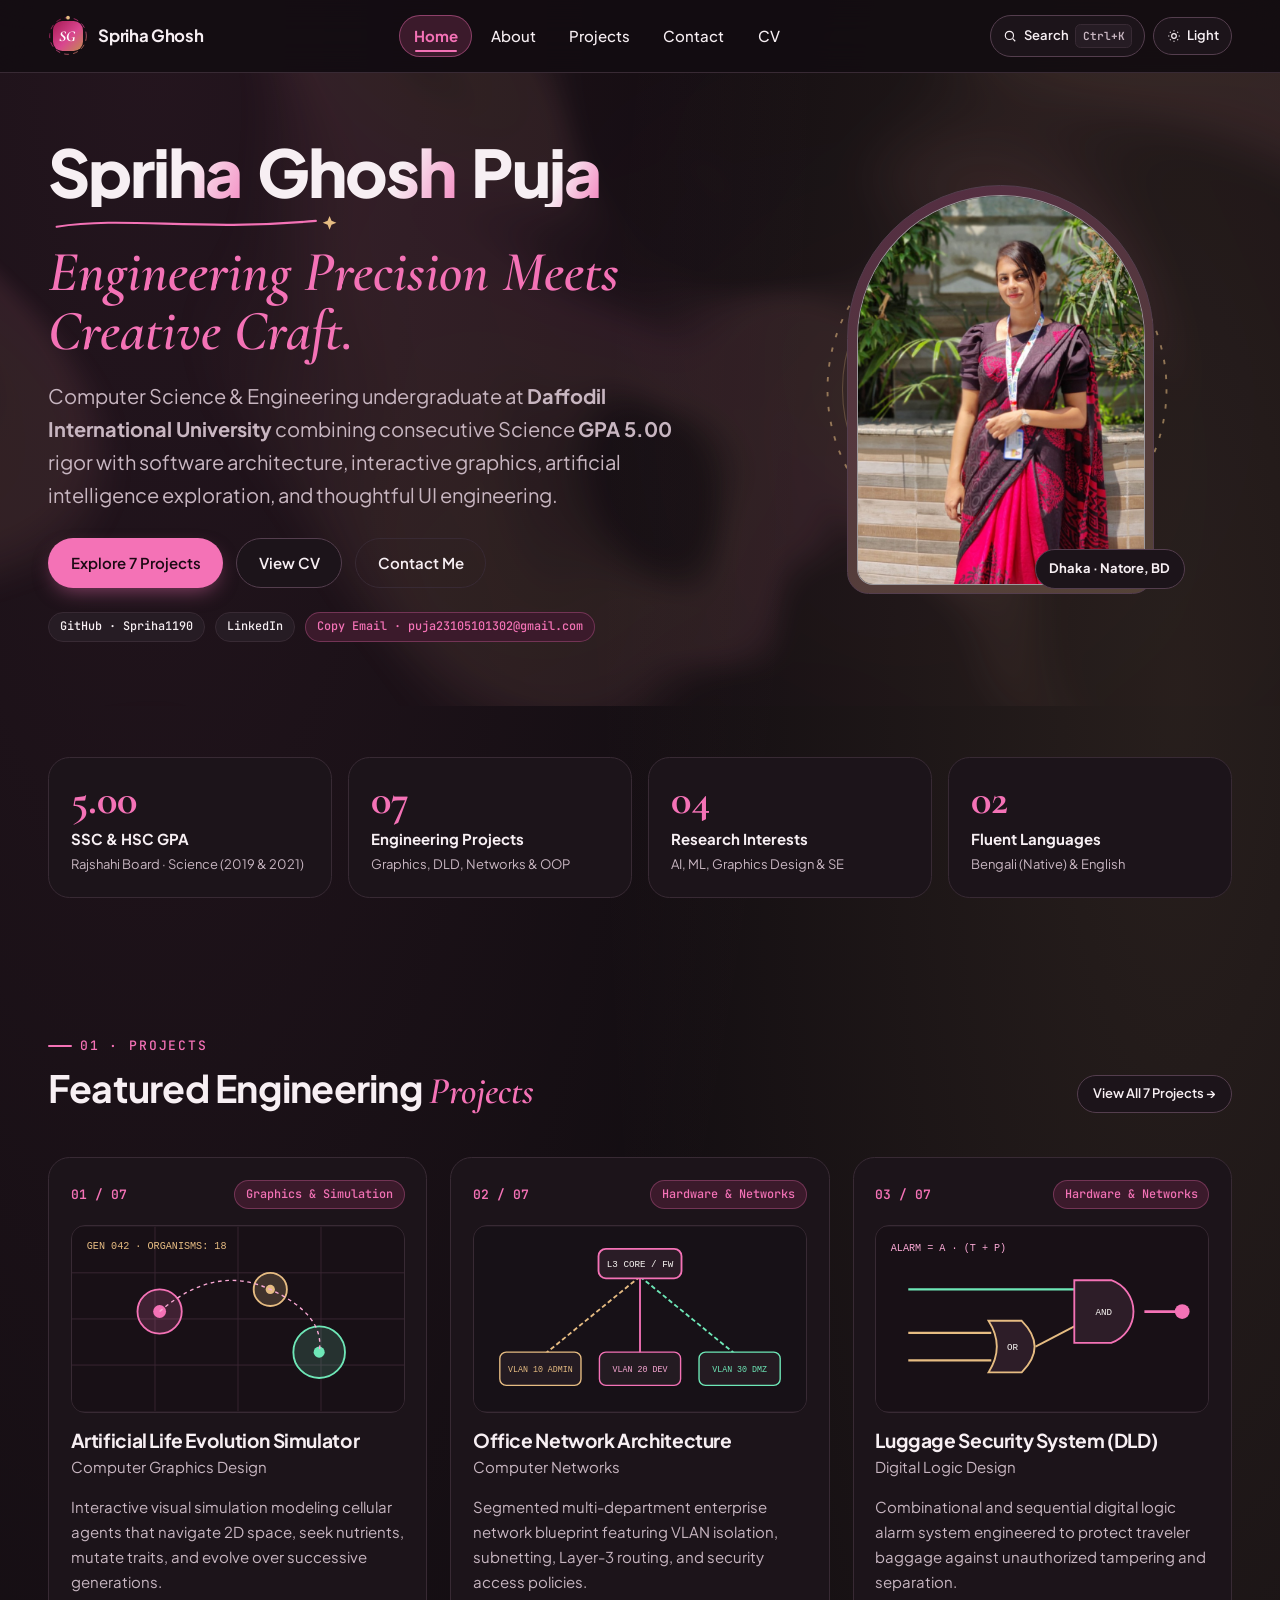
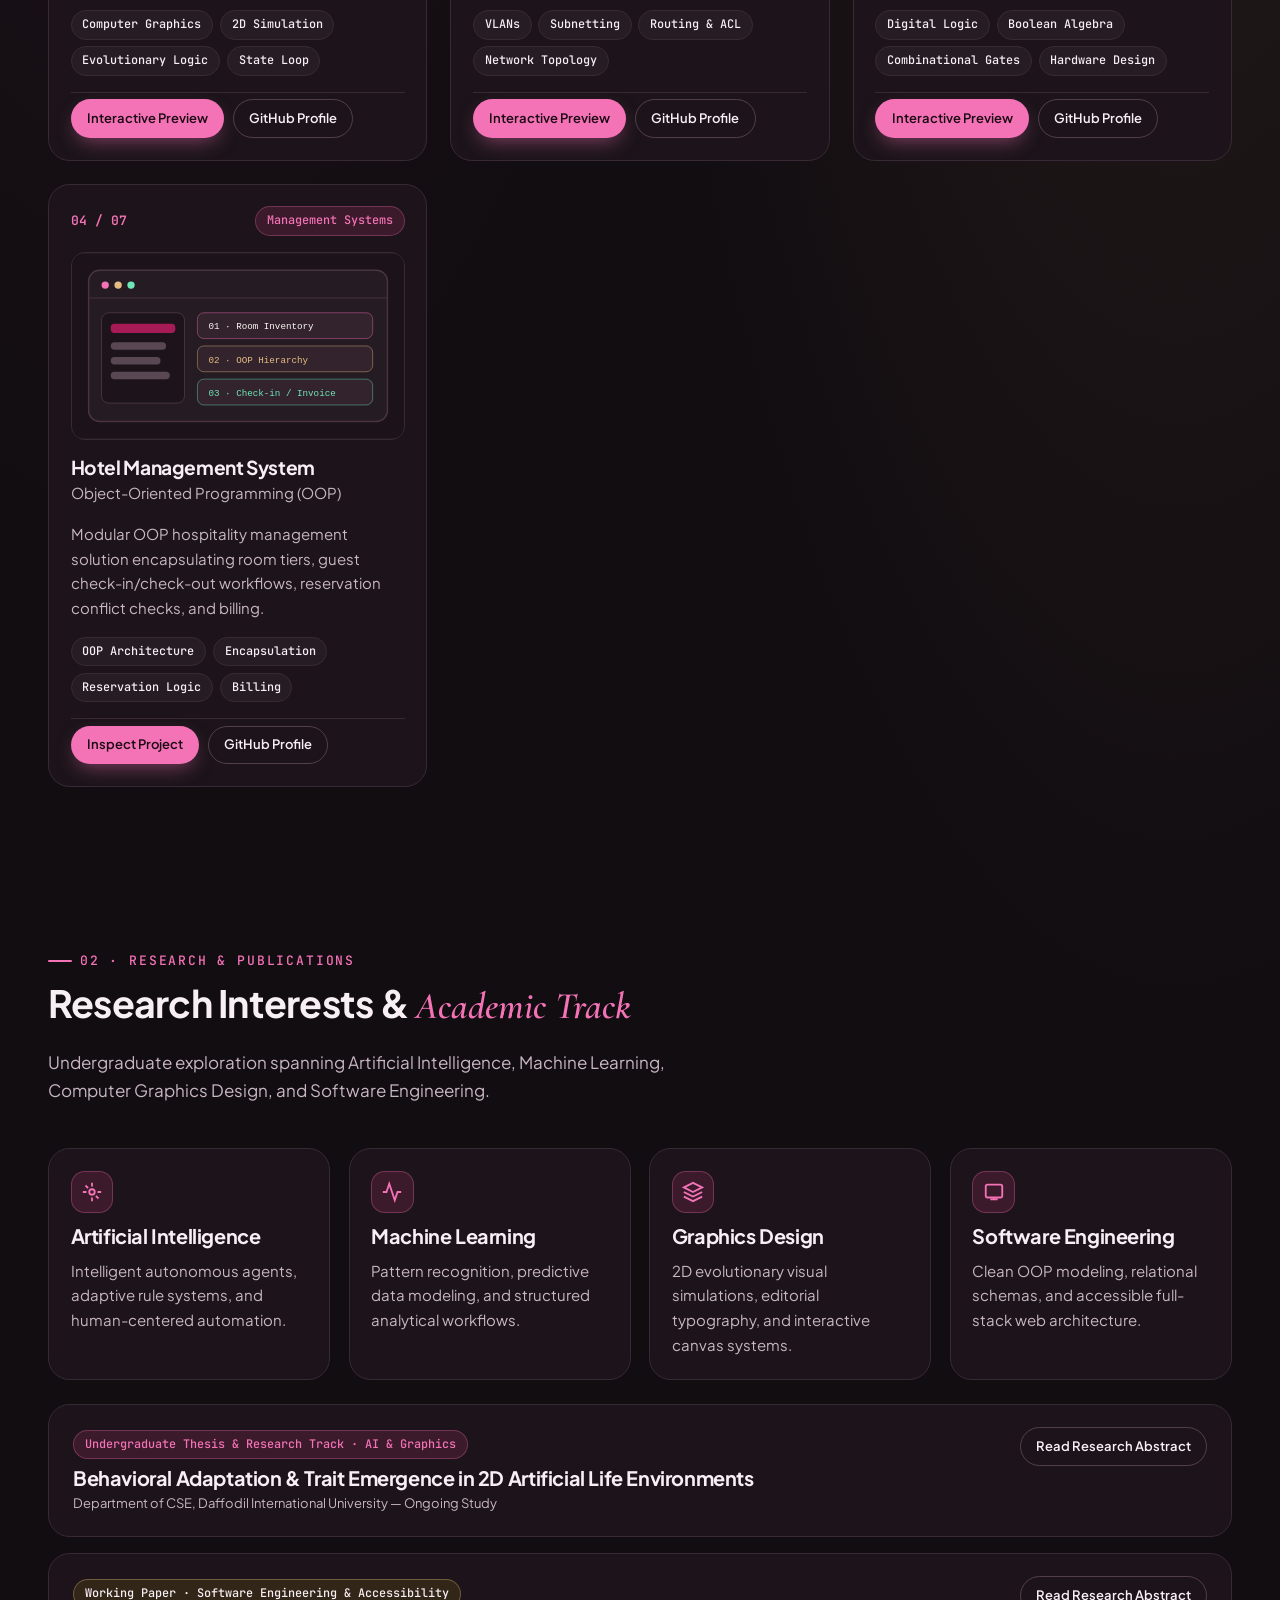
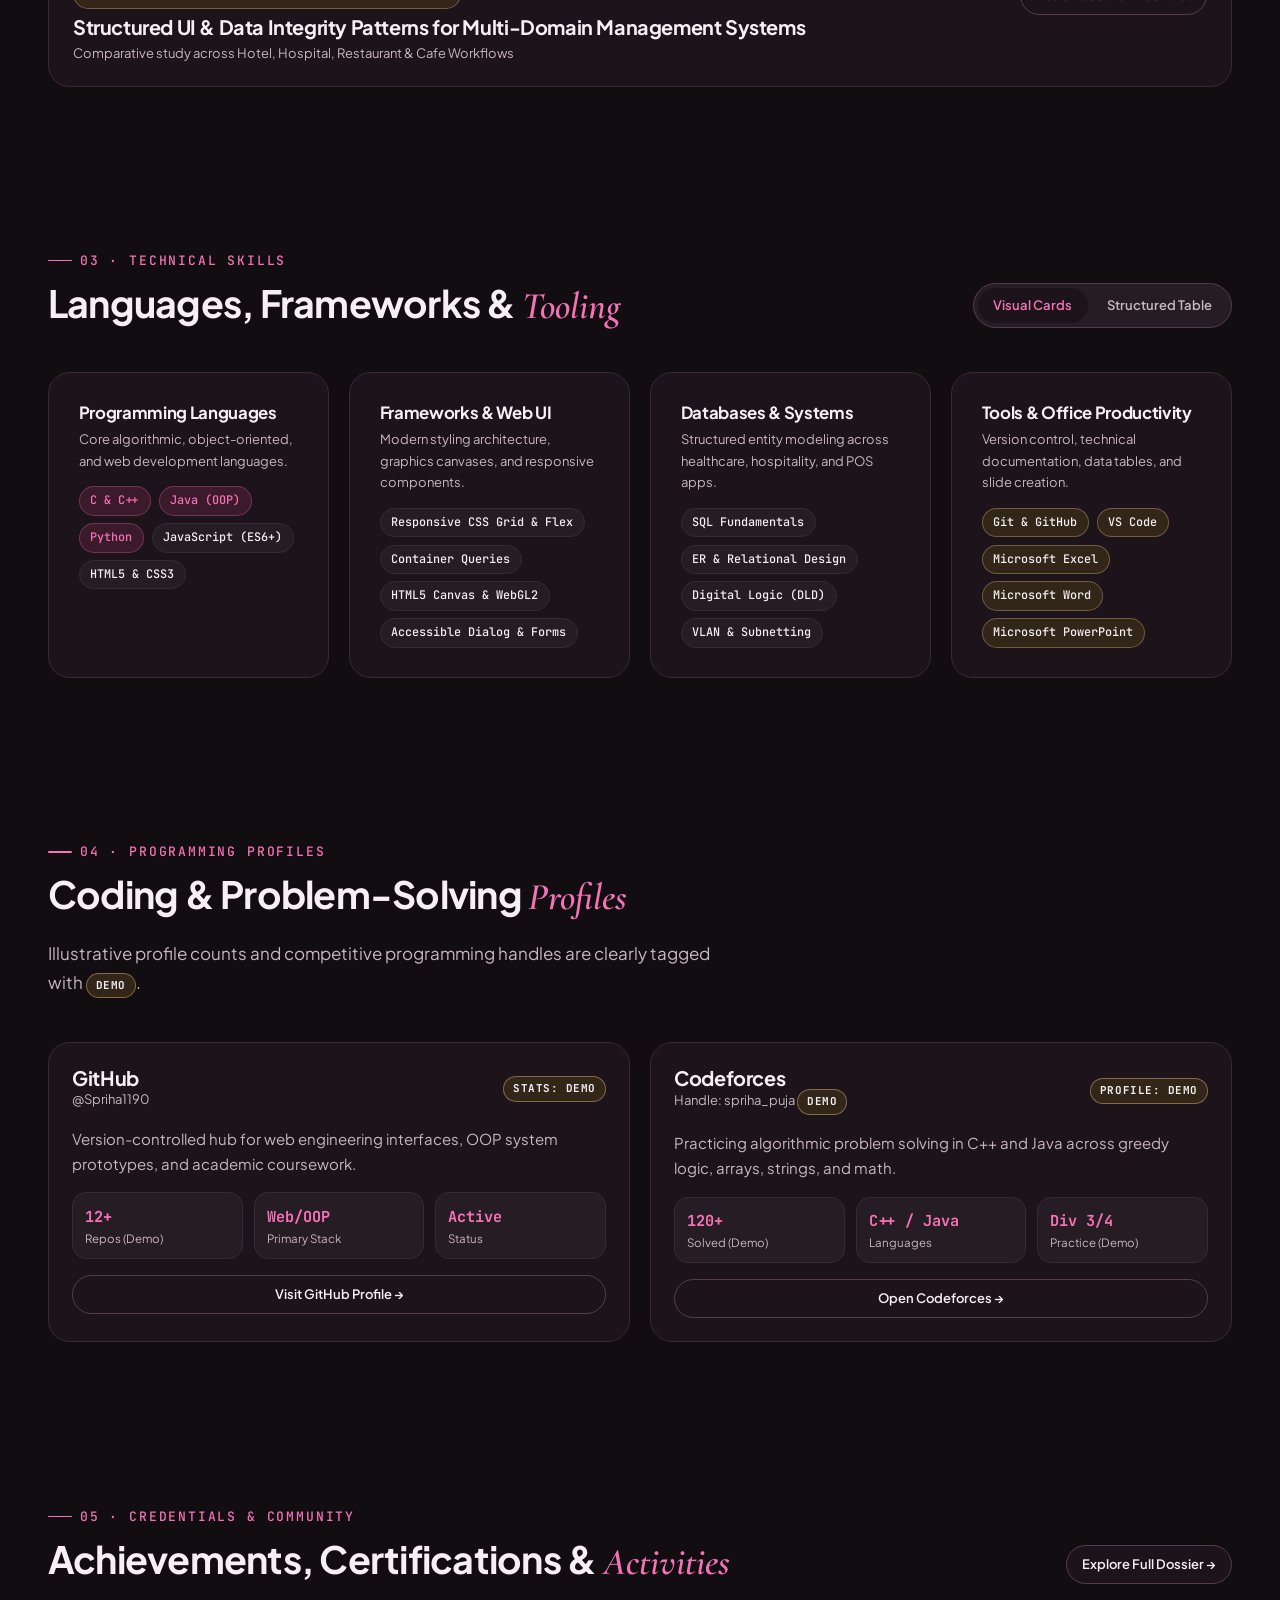
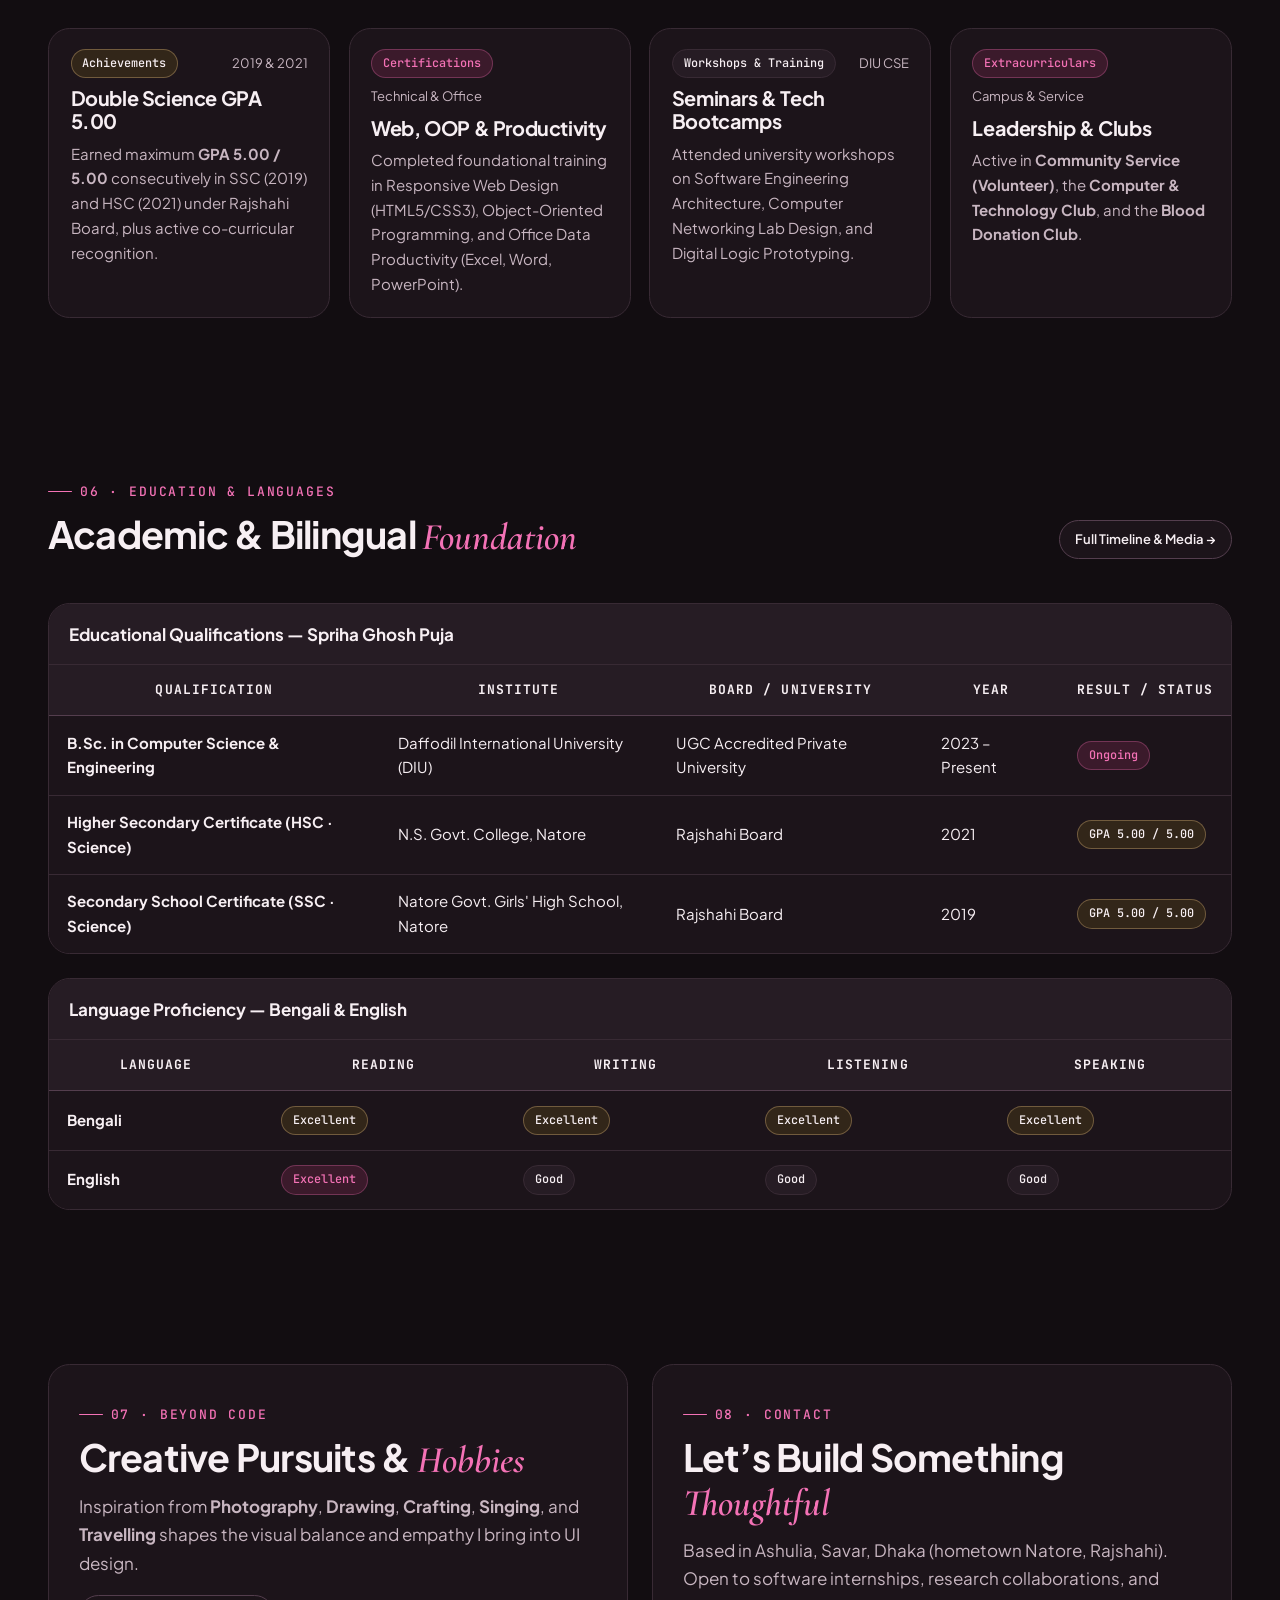
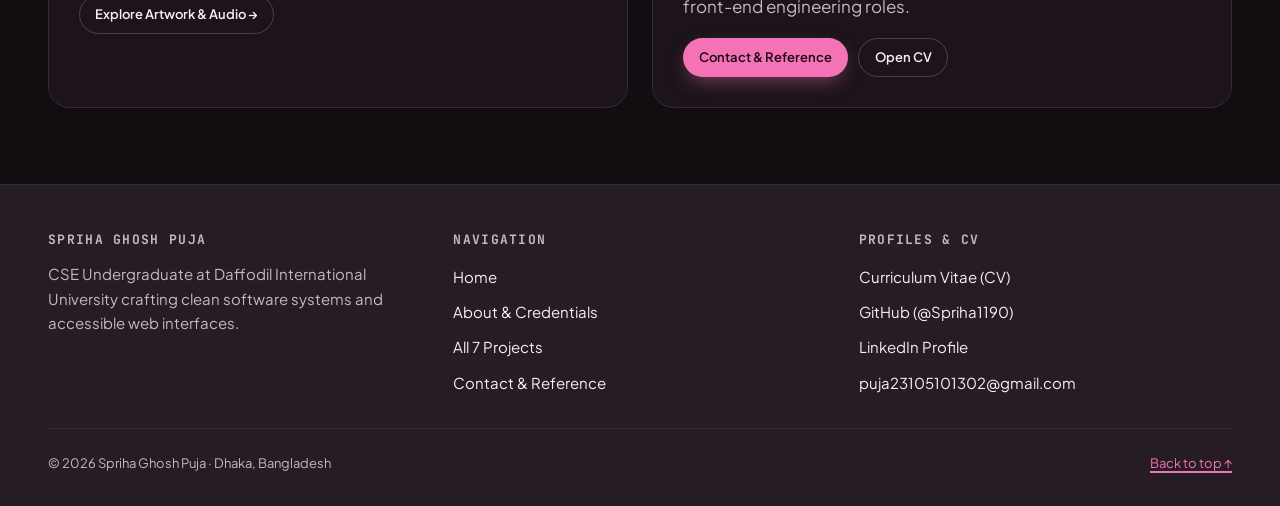
==== commit b25339ee: "Add MIT license, live Vercel link, security headers, and SEO metadata" ====
--- a/index.html
+++ b/index.html
@@ -14,6 +14,8 @@
   <meta property="og:title" content="Spriha Ghosh Puja — CSE Portfolio">
   <meta property="og:description" content="Explore engineering projects, AI/ML &amp; software research interests, technical skills, certifications, and CV.">
   <meta property="og:type" content="website">
+  <meta property="og:url" content="https://spriha-zeta.vercel.app/">
+  <link rel="canonical" href="https://spriha-zeta.vercel.app/">
   <link rel="icon" type="image/svg+xml" href="assets/images/favicon.svg">
   <link rel="preconnect" href="https://fonts.googleapis.com">
   <link rel="preconnect" href="https://fonts.gstatic.com" crossorigin>
